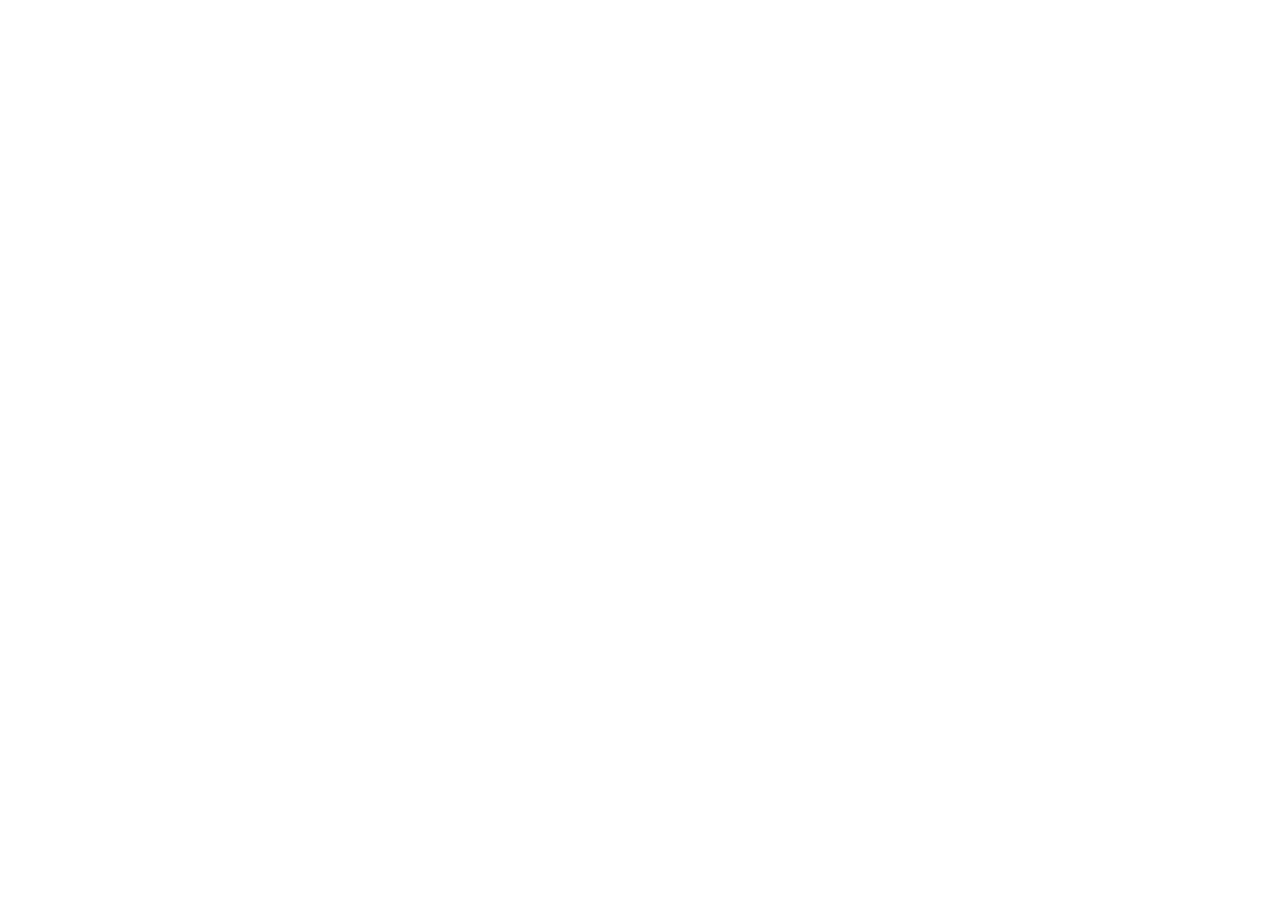
==== index.html @ 00de2541 "first commit" ====
<!DOCTYPE html>
<html lang="en">
<head>
    <meta charset="UTF-8">
    <meta name="viewport" content="width=device-width, initial-scale=1.0">
    <title>hacathon</title>
    <link rel="stylesheet" href="style.css">
</head>
<body>
    






    <script src="./index.js"></script>
</body>
</html>
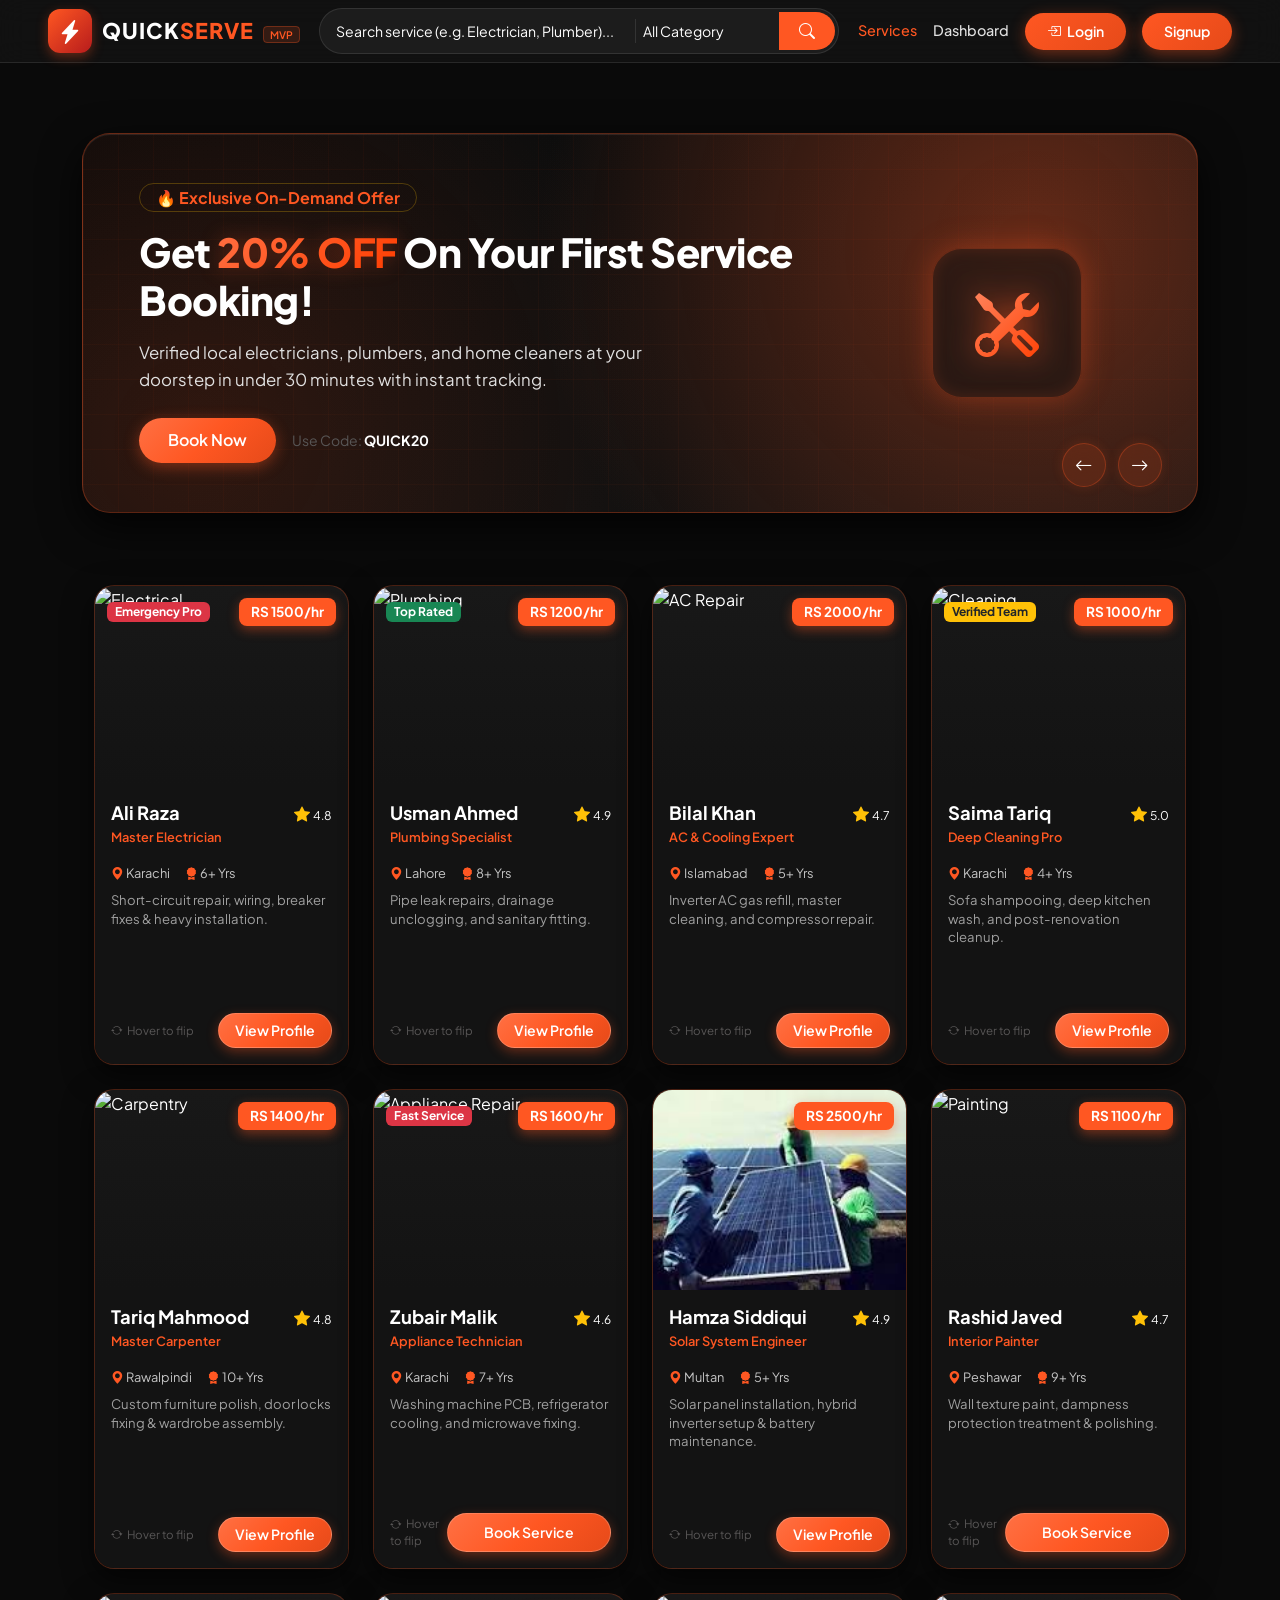
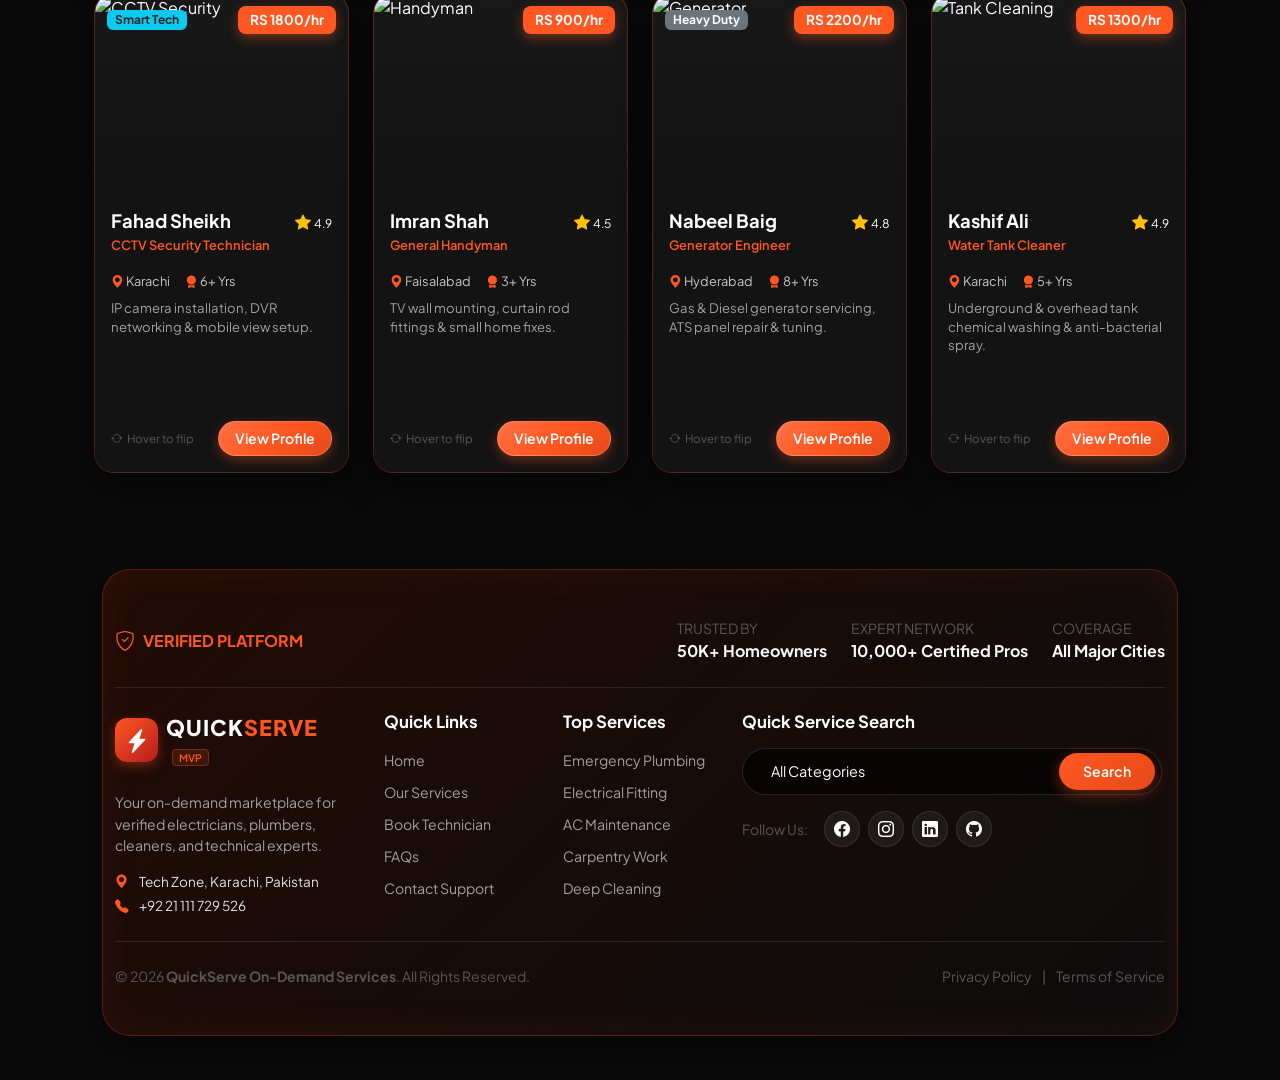
==== commit 1a3a0451: "update" ====
--- a/index.html
+++ b/index.html
@@ -3,17 +3,883 @@
 <head>
     <meta charset="UTF-8">
     <meta name="viewport" content="width=device-width, initial-scale=1.0">
-    <title>hacathon</title>
+    <title>QuickServe - On-Demand Services</title>
+    <!-- Bootstrap CSS -->
+    <link href="https://cdn.jsdelivr.net/npm/bootstrap@5.3.0/dist/css/bootstrap.min.css" rel="stylesheet">
+    <!-- Bootstrap Icons -->
+    <link rel="stylesheet" href="https://cdn.jsdelivr.net/npm/bootstrap-icons@1.11.1/font/bootstrap-icons.css">
+
+    <!-- Custom CSS -->
+     <link rel="stylesheet" href="./auth.css">
     <link rel="stylesheet" href="style.css">
 </head>
 <body>
+
+    <!-- Header Navigation -->
+    <nav class="navbar navbar-expand-lg fixed-top quickserve-navbar py-2">
+      <div class="container-fluid px-md-5 d-flex align-items-center justify-content-between">
+        
+        <!-- Logo -->
+        <a href="./index.html" class="brand-logo-container order-1">
+          <div class="brand-icon-box">
+            <i class="bi bi-lightning-charge-fill text-white fs-4"></i>
+          </div>
+          <div>
+            <span class="brand-title">QUICK<span>SERVE</span></span>
+            <span class="brand-badge">MVP</span>
+          </div>
+        </a>
+
+        <!-- Search & Filter -->
+        <div class="mx-auto order-2 header-center-search my-2 my-lg-0" style="width: 44%; min-width: 320px;">
+          <div class="input-group search-container">
+            <input type="text" id="searchBar" class="form-control ps-3" placeholder="Search service (e.g. Electrician, Plumber)...">
+            
+            <div class="search-divider d-none d-sm-block"></div>
+            
+            <select id="categoryFilter" class="form-select px-2 d-none d-sm-block" style="max-width: 145px;">
+              <option value="all">All Category</option>
+              <option value="plumbing">Plumbing</option>
+              <option value="electrical">Electrical</option>
+              <option value="cleaning">Cleaning</option>
+              <option value="carpenter">Carpenter</option>
+            </select>
+            
+            <button class="btn btn-search-trigger" type="button" id="searchBtn">
+              <i class="bi bi-search"></i>
+            </button>
+          </div>
+        </div>
+
+        <!-- Right Controls -->
+        <div class="d-flex align-items-center order-3 header-right-side gap-3">
+            <a href="#services" class="nav-link-custom active d-none d-xl-inline">Services</a>
+          <a href="#" id="dashboardNavBtn" class="nav-link-custom d-none d-md-inline">Dashboard</a>
+         
+<a href="./login.html" class="btn btn-orange-pill text-decoration-none" id="authBtn">
+  <i class="bi bi-box-arrow-in-right me-1"></i> Login
+</a>
+<a href="./signup.html" class="btn btn-orange-pill text-decoration-none" id="signupBtn">
+  Signup
+</a>
+
+      </div>
+    </nav>
+
+    <!-- Main Container -->
+    <main class="container py-4" id="app">
+        
+<!-- ///slider start -->
+<!-- HIGH-FI HERO SLIDER -->
+<div class="hero-slider-wrapper my-4">
+  
+  <!-- Slide 1 -->
+  <div class="hero-slide">
+    <div class="row align-items-center h-100 px-4 px-md-5 py-4">
+      <div class="col-lg-8 slide-content ms-md-2">
+        <span class="badge bg-orange-subtle text-orange mb-3 fs-6 px-3 py-1-5 rounded-pill border border-warning border-opacity-25">
+          🔥 Exclusive On-Demand Offer
+        </span>
+        <h1 class="fw-bold text-white mb-3 slide-title">
+          Get <span class="text-orange-glow">20% OFF</span> On Your First Service Booking!
+        </h1>
+        <p class="slide-desc mb-4">
+          Verified local electricians, plumbers, and home cleaners at your doorstep in under 30 minutes with instant tracking.
+        </p>
+        <div class="d-flex gap-3 align-items-center slide-btns">
+          <a href="#" class="btn btn-orange-glow fs-6">Book Now</a>
+          <span class="text-muted small">Use Code: <strong class="text-white">QUICK20</strong></span>
+        </div>
+      </div>
+      <div class="col-lg-3 text-center d-none d-lg-block ms-auto me-4">
+        <div class="icon-illustration-box">
+          <i class="bi bi-tools animated-icon"></i>
+        </div>
+      </div>
+    </div>
+  </div>
+
+  <!-- Slide 2 -->
+  <div class="hero-slide">
+    <div class="row align-items-center h-100 px-4 px-md-5 py-4">
+      <div class="col-lg-8 slide-content ms-md-2">
+        <span class="badge bg-orange-subtle text-orange mb-3 fs-6 px-3 py-1-5 rounded-pill border border-warning border-opacity-25">
+          ⚡ 24/7 Rapid Response
+        </span>
+        <h1 class="fw-bold text-white mb-3 slide-title">
+          Emergency Repair Services <span class="text-orange-glow">Anywhere, Anytime</span>
+        </h1>
+        <p class="slide-desc mb-4">
+          Facing severe pipe leaks or electrical short circuits? Expert technicians ready for immediate dispatch.
+        </p>
+        <div class="slide-btns">
+          <a href="#services" class="btn btn-orange-glow fs-6">Find Experts Now</a>
+        </div>
+      </div>
+      <div class="col-lg-3 text-center d-none d-lg-block ms-auto me-4">
+        <div class="icon-illustration-box">
+          <i class="bi bi-shield-check animated-icon"></i>
+        </div>
+      </div>
+    </div>
+  </div>
+
+  <!-- Slider Navigation Controls -->
+  <div class="slider-controls">
+    <button class="slider-btn" id="prevSlide" type="button" aria-label="Previous Slide">
+      <i class="bi bi-arrow-left"></i>
+    </button>
+    <button class="slider-btn" id="nextSlide" type="button" aria-label="Next Slide">
+      <i class="bi bi-arrow-right"></i>
+    </button>
+  </div>
+
+</div>
+
+<!-- slider end -->
+
+
+
+
+
+
+
+
+
+
+
+
+
+
+
+
+<!-- cards start -->
+
+
+<div class="container py-5" id="services">
+  <div class="row g-4" id="providers-container" id="services">
+
+    <!-- 1. Electrical Pro -->
+    <div class="col-xl-3 col-lg-4 col-md-6 d-flex justify-content-center">
+      <div class="qs-flip-card">
+        <div class="qs-card-inner">
+          <div class="qs-card-front">
+            <div class="qs-card-img-wrapper">
+              <img src="https://images.unsplash.com/photo-1621905251189-08b45d6a269e?q=80&w=600&auto=format&fit=crop" alt="Electrical" class="qs-service-img">
+              <span class="qs-price-tag">RS 1500/hr</span>
+              <div class="qs-badge-overlay"><span class="badge bg-danger">Emergency Pro</span></div>
+            </div>
+            <div class="qs-card-content">
+              <div class="d-flex justify-content-between align-items-start mb-2">
+                <div>
+                  <h5 class="qs-provider-title mb-0">Ali Raza</h5>
+                  <small class="qs-service-category text-orange">Master Electrician</small>
+                </div>
+                <div class="qs-stars text-warning"><i class="bi bi-star-fill"></i> <span class="qs-rating-num text-white">4.8</span></div>
+              </div>
+              <div class="qs-details-grid my-2">
+                <div class="qs-detail-item"><i class="bi bi-geo-alt-fill text-orange"></i> Karachi</div>
+                <div class="qs-detail-item"><i class="bi bi-award-fill text-orange"></i> 6+ Yrs</div>
+              </div>
+              <p class="qs-short-desc">Short-circuit repair, wiring, breaker fixes & heavy installation.</p>
+              <div class="qs-card-footer mt-auto pt-2 d-flex justify-content-between align-items-center">
+                <span class="qs-hover-hint text-muted"><i class="bi bi-arrow-repeat me-1"></i>Hover to flip</span>
+                <button type="button" class="btn btn-orange-pill btn-sm">View Profile</button>
+              </div>
+            </div>
+          </div>
+          <div class="qs-card-back">
+            <div class="qs-back-content text-center p-4">
+              <div class="qs-avatar-wrapper mb-3">
+                <img src="https://images.unsplash.com/photo-1560250097-0b93528c311a?q=80&w=300&auto=format&fit=crop" class="qs-provider-avatar">
+                <span class="qs-status-dot"></span>
+              </div>
+              <h4 class="text-white fw-bold mb-1">Ali Raza</h4>
+              <p class="text-orange fs-sm mb-3">Certified Engineer</p>
+              <ul class="list-unstyled text-start qs-spec-list mb-4">
+                <li><i class="bi bi-check-circle-fill text-orange me-2"></i>Licensed & Verified</li>
+                <li><i class="bi bi-check-circle-fill text-orange me-2"></i>99% Success Rate</li>
+              </ul>
+              <button type="button" class="btn btn-orange-pill w-100 py-2 shadow-orange">Book Service</button>
+            </div>
+          </div>
+        </div>
+      </div>
+    </div>
+
+    <!-- 2. Plumbing Specialist -->
+    <div class="col-xl-3 col-lg-4 col-md-6 d-flex justify-content-center">
+      <div class="qs-flip-card">
+        <div class="qs-card-inner">
+          <div class="qs-card-front">
+            <div class="qs-card-img-wrapper">
+              <img src="https://images.unsplash.com/photo-1585704032915-c3400ca199e7?q=80&w=600&auto=format&fit=crop" alt="Plumbing" class="qs-service-img">
+              <span class="qs-price-tag">RS 1200/hr</span>
+              <div class="qs-badge-overlay"><span class="badge bg-success">Top Rated</span></div>
+            </div>
+            <div class="qs-card-content">
+              <div class="d-flex justify-content-between align-items-start mb-2">
+                <div>
+                  <h5 class="qs-provider-title mb-0">Usman Ahmed</h5>
+                  <small class="qs-service-category text-orange">Plumbing Specialist</small>
+                </div>
+                <div class="qs-stars text-warning"><i class="bi bi-star-fill"></i> <span class="qs-rating-num text-white">4.9</span></div>
+              </div>
+              <div class="qs-details-grid my-2">
+                <div class="qs-detail-item"><i class="bi bi-geo-alt-fill text-orange"></i> Lahore</div>
+                <div class="qs-detail-item"><i class="bi bi-award-fill text-orange"></i> 8+ Yrs</div>
+              </div>
+              <p class="qs-short-desc">Pipe leak repairs, drainage unclogging, and sanitary fitting.</p>
+              <div class="qs-card-footer mt-auto pt-2 d-flex justify-content-between align-items-center">
+                <span class="qs-hover-hint text-muted"><i class="bi bi-arrow-repeat me-1"></i>Hover to flip</span>
+                <button type="button" class="btn btn-orange-pill btn-sm">View Profile</button>
+              </div>
+            </div>
+          </div>
+          <div class="qs-card-back">
+            <div class="qs-back-content text-center p-4">
+              <div class="qs-avatar-wrapper mb-3">
+                <img src="https://images.unsplash.com/photo-1534528741775-53994a69daeb?q=80&w=300&auto=format&fit=crop" class="qs-provider-avatar">
+                <span class="qs-status-dot"></span>
+              </div>
+              <h4 class="text-white fw-bold mb-1">Usman Ahmed</h4>
+              <p class="text-orange fs-sm mb-3">Master Plumber</p>
+              <ul class="list-unstyled text-start qs-spec-list mb-4">
+                <li><i class="bi bi-check-circle-fill text-orange me-2"></i>Hydro-Jetting Expert</li>
+                <li><i class="bi bi-check-circle-fill text-orange me-2"></i>Same Day Booking</li>
+              </ul>
+              <button type="button" class="btn btn-orange-pill w-100 py-2 shadow-orange">Book Service</button>
+            </div>
+          </div>
+        </div>
+      </div>
+    </div>
+
+    <!-- 3. AC Expert -->
+    <div class="col-xl-3 col-lg-4 col-md-6 d-flex justify-content-center">
+      <div class="qs-flip-card">
+        <div class="qs-card-inner">
+          <div class="qs-card-front">
+            <div class="qs-card-img-wrapper">
+              <img src="https://images.unsplash.com/photo-1621905252507-b35492cc74b4?q=80&w=600&auto=format&fit=crop" alt="AC Repair" class="qs-service-img">
+              <span class="qs-price-tag">RS 2000/hr</span>
+            </div>
+            <div class="qs-card-content">
+              <div class="d-flex justify-content-between align-items-start mb-2">
+                <div>
+                  <h5 class="qs-provider-title mb-0">Bilal Khan</h5>
+                  <small class="qs-service-category text-orange">AC & Cooling Expert</small>
+                </div>
+                <div class="qs-stars text-warning"><i class="bi bi-star-fill"></i> <span class="qs-rating-num text-white">4.7</span></div>
+              </div>
+              <div class="qs-details-grid my-2">
+                <div class="qs-detail-item"><i class="bi bi-geo-alt-fill text-orange"></i> Islamabad</div>
+                <div class="qs-detail-item"><i class="bi bi-award-fill text-orange"></i> 5+ Yrs</div>
+              </div>
+              <p class="qs-short-desc">Inverter AC gas refill, master cleaning, and compressor repair.</p>
+              <div class="qs-card-footer mt-auto pt-2 d-flex justify-content-between align-items-center">
+                <span class="qs-hover-hint text-muted"><i class="bi bi-arrow-repeat me-1"></i>Hover to flip</span>
+                <button type="button" class="btn btn-orange-pill btn-sm">View Profile</button>
+              </div>
+            </div>
+          </div>
+          <div class="qs-card-back">
+            <div class="qs-back-content text-center p-4">
+              <div class="qs-avatar-wrapper mb-3">
+                <img src="https://images.unsplash.com/photo-1507003211169-0a1dd7228f2d?q=80&w=300&auto=format&fit=crop" class="qs-provider-avatar">
+                <span class="qs-status-dot"></span>
+              </div>
+              <h4 class="text-white fw-bold mb-1">Bilal Khan</h4>
+              <p class="text-orange fs-sm mb-3">HVAC Specialist</p>
+              <ul class="list-unstyled text-start qs-spec-list mb-4">
+                <li><i class="bi bi-check-circle-fill text-orange me-2"></i>Inverter Technology Pro</li>
+                <li><i class="bi bi-check-circle-fill text-orange me-2"></i>90 Days Gas Warranty</li>
+              </ul>
+              <button type="button" class="btn btn-orange-pill w-100 py-2 shadow-orange">Book Service</button>
+            </div>
+          </div>
+        </div>
+      </div>
+    </div>
+
+    <!-- 4. Home Cleaning -->
+    <div class="col-xl-3 col-lg-4 col-md-6 d-flex justify-content-center">
+      <div class="qs-flip-card">
+        <div class="qs-card-inner">
+          <div class="qs-card-front">
+            <div class="qs-card-img-wrapper">
+              <img src="https://images.unsplash.com/photo-1581578731548-c64695cc6952?q=80&w=600&auto=format&fit=crop" alt="Cleaning" class="qs-service-img">
+              <span class="qs-price-tag">RS 1000/hr</span>
+              <div class="qs-badge-overlay"><span class="badge bg-warning text-dark">Verified Team</span></div>
+            </div>
+            <div class="qs-card-content">
+              <div class="d-flex justify-content-between align-items-start mb-2">
+                <div>
+                  <h5 class="qs-provider-title mb-0">Saima Tariq</h5>
+                  <small class="qs-service-category text-orange">Deep Cleaning Pro</small>
+                </div>
+                <div class="qs-stars text-warning"><i class="bi bi-star-fill"></i> <span class="qs-rating-num text-white">5.0</span></div>
+              </div>
+              <div class="qs-details-grid my-2">
+                <div class="qs-detail-item"><i class="bi bi-geo-alt-fill text-orange"></i> Karachi</div>
+                <div class="qs-detail-item"><i class="bi bi-award-fill text-orange"></i> 4+ Yrs</div>
+              </div>
+              <p class="qs-short-desc">Sofa shampooing, deep kitchen wash, and post-renovation cleanup.</p>
+              <div class="qs-card-footer mt-auto pt-2 d-flex justify-content-between align-items-center">
+                <span class="qs-hover-hint text-muted"><i class="bi bi-arrow-repeat me-1"></i>Hover to flip</span>
+                <button type="button" class="btn btn-orange-pill btn-sm">View Profile</button>
+              </div>
+            </div>
+          </div>
+          <div class="qs-card-back">
+            <div class="qs-back-content text-center p-4">
+              <div class="qs-avatar-wrapper mb-3">
+                <img src="https://images.unsplash.com/photo-1573496359142-b8d87734a5a2?q=80&w=300&auto=format&fit=crop" class="qs-provider-avatar">
+                <span class="qs-status-dot"></span>
+              </div>
+              <h4 class="text-white fw-bold mb-1">Saima Tariq</h4>
+              <p class="text-orange fs-sm mb-3">Sanitization Expert</p>
+              <ul class="list-unstyled text-start qs-spec-list mb-4">
+                <li><i class="bi bi-check-circle-fill text-orange me-2"></i>Eco-friendly Products</li>
+                <li><i class="bi bi-check-circle-fill text-orange me-2"></i>Background Checked</li>
+              </ul>
+              
+              <button type="button" onclick="localStorage.setItem('qs_selected_provider', JSON.stringify({name:'Saima Tariq', category:'Deep Cleaning Pro', price:'RS 1000/hr', location:'Karachi', exp:'4+ Yrs', avatar:'https://images.unsplash.com/photo-1573496359142-b8d87734a5a2?q=80&w=300&auto=format&fit=crop'})); window.location.href='bookservice.html';" class="btn btn-orange-pill w-100 py-2 shadow-orange">Book Service</button>
+              
+            </div>
+          </div>
+        </div>
+      </div>
+    </div>
+
+    <!-- 5. Carpenter -->
+    <div class="col-xl-3 col-lg-4 col-md-6 d-flex justify-content-center">
+      <div class="qs-flip-card">
+        <div class="qs-card-inner">
+          <div class="qs-card-front">
+            <div class="qs-card-img-wrapper">
+              <img src="https://images.unsplash.com/photo-1601058268499-e52658b8bb88?q=80&w=600&auto=format&fit=crop" alt="Carpentry" class="qs-service-img">
+              <span class="qs-price-tag">RS 1400/hr</span>
+            </div>
+            <div class="qs-card-content">
+              <div class="d-flex justify-content-between align-items-start mb-2">
+                <div>
+                  <h5 class="qs-provider-title mb-0">Tariq Mahmood</h5>
+                  <small class="qs-service-category text-orange">Master Carpenter</small>
+                </div>
+                <div class="qs-stars text-warning"><i class="bi bi-star-fill"></i> <span class="qs-rating-num text-white">4.8</span></div>
+              </div>
+              <div class="qs-details-grid my-2">
+                <div class="qs-detail-item"><i class="bi bi-geo-alt-fill text-orange"></i> Rawalpindi</div>
+                <div class="qs-detail-item"><i class="bi bi-award-fill text-orange"></i> 10+ Yrs</div>
+              </div>
+              <p class="qs-short-desc">Custom furniture polish, door locks fixing & wardrobe assembly.</p>
+              <div class="qs-card-footer mt-auto pt-2 d-flex justify-content-between align-items-center">
+                <span class="qs-hover-hint text-muted"><i class="bi bi-arrow-repeat me-1"></i>Hover to flip</span>
+                <button type="button" class="btn btn-orange-pill btn-sm">View Profile</button>
+              </div>
+            </div>
+          </div>
+          <div class="qs-card-back">
+            <div class="qs-back-content text-center p-4">
+              <div class="qs-avatar-wrapper mb-3">
+                <img src="https://images.unsplash.com/photo-1500648767791-00dcc994a43e?q=80&w=300&auto=format&fit=crop" class="qs-provider-avatar">
+                <span class="qs-status-dot"></span>
+              </div>
+              <h4 class="text-white fw-bold mb-1">Tariq Mahmood</h4>
+              <p class="text-orange fs-sm mb-3">Woodcraft Specialist</p>
+              <ul class="list-unstyled text-start qs-spec-list mb-4">
+                <li><i class="bi bi-check-circle-fill text-orange me-2"></i>Precision Tools</li>
+                <li><i class="bi bi-check-circle-fill text-orange me-2"></i>Modular Fitting Pro</li>
+              </ul>
+              <button type="button" onclick="localStorage.setItem('qs_selected_provider', JSON.stringify({name:'Tariq Mahmood', category:'Master Carpenter', price:'RS 1400/hr', location:'Rawalpindi', exp:'10+ Yrs', avatar:'https://images.unsplash.com/photo-1500648767791-00dcc994a43e?q=80&w=300&auto=format&fit=crop'})); window.location.href='bookservice.html';" class="btn btn-orange-pill w-100 py-2 shadow-orange">Book Service</button>
+            </div>
+          </div>
+        </div>
+      </div>
+    </div>
+
+    <!-- 6. Appliance Repair -->
+    <div class="col-xl-3 col-lg-4 col-md-6 d-flex justify-content-center">
+      <div class="qs-flip-card">
+        <div class="qs-card-inner">
+          <div class="qs-card-front">
+            <div class="qs-card-img-wrapper">
+              <img src="https://images.unsplash.com/photo-1558618666-fcd25c85cd64?q=80&w=600&auto=format&fit=crop" alt="Appliance Repair" class="qs-service-img">
+              <span class="qs-price-tag">RS 1600/hr</span>
+              <div class="qs-badge-overlay"><span class="badge bg-danger">Fast Service</span></div>
+            </div>
+            <div class="qs-card-content">
+              <div class="d-flex justify-content-between align-items-start mb-2">
+                <div>
+                  <h5 class="qs-provider-title mb-0">Zubair Malik</h5>
+                  <small class="qs-service-category text-orange">Appliance Technician</small>
+                </div>
+                <div class="qs-stars text-warning"><i class="bi bi-star-fill"></i> <span class="qs-rating-num text-white">4.6</span></div>
+              </div>
+              <div class="qs-details-grid my-2">
+                <div class="qs-detail-item"><i class="bi bi-geo-alt-fill text-orange"></i> Karachi</div>
+                <div class="qs-detail-item"><i class="bi bi-award-fill text-orange"></i> 7+ Yrs</div>
+              </div>
+              <p class="qs-short-desc">Washing machine PCB, refrigerator cooling, and microwave fixing.</p>
+              <div class="qs-card-footer mt-auto pt-2 d-flex justify-content-between align-items-center">
+                <span class="qs-hover-hint text-muted"><i class="bi bi-arrow-repeat me-1"></i>Hover to flip</span>
+<button type="button" onclick="localStorage.setItem('qs_selected_provider', JSON.stringify({name:'Zubair Malik', category:'Appliance Technician', price:'RS 1600/hr', location:'Karachi', exp:'7+ Yrs', avatar:'https://images.unsplash.com/photo-1472099645785-5658abf4ff4e?q=80&w=300&auto=format&fit=crop'})); window.location.href='bookservice.html';" class="btn btn-orange-pill w-100 py-2 shadow-orange">Book Service</button>              </div>
+            </div>
+          </div>
+          <div class="qs-card-back">
+            <div class="qs-back-content text-center p-4">
+              <div class="qs-avatar-wrapper mb-3">
+                <img src="https://images.unsplash.com/photo-1472099645785-5658abf4ff4e?q=80&w=300&auto=format&fit=crop" class="qs-provider-avatar">
+                <span class="qs-status-dot"></span>
+              </div>
+              <h4 class="text-white fw-bold mb-1">Zubair Malik</h4>
+              <p class="text-orange fs-sm mb-3">Electronic Specialist</p>
+              <ul class="list-unstyled text-start qs-spec-list mb-4">
+                <li><i class="bi bi-check-circle-fill text-orange me-2"></i>Original Spare Parts</li>
+                <li><i class="bi bi-check-circle-fill text-orange me-2"></i>Quick On-site Repair</li>
+              </ul>
+              <button type="button" class="btn btn-orange-pill w-100 py-2 shadow-orange">Book Service</button>
+            </div>
+          </div>
+        </div>
+      </div>
+    </div>
+
+    <!-- 7. Solar & UPS Specialist -->
+    <div class="col-xl-3 col-lg-4 col-md-6 d-flex justify-content-center">
+      <div class="qs-flip-card">
+        <div class="qs-card-inner">
+          <div class="qs-card-front">
+            <div class="qs-card-img-wrapper">
+              <img src="./images/solar.jpg" alt="Solar" class="qs-service-img">
+              <span class="qs-price-tag">RS 2500/hr</span>
+            </div>
+            <div class="qs-card-content">
+              <div class="d-flex justify-content-between align-items-start mb-2">
+                <div>
+                  <h5 class="qs-provider-title mb-0">Hamza Siddiqui</h5>
+                  <small class="qs-service-category text-orange">Solar System Engineer</small>
+                </div>
+                <div class="qs-stars text-warning"><i class="bi bi-star-fill"></i> <span class="qs-rating-num text-white">4.9</span></div>
+              </div>
+              <div class="qs-details-grid my-2">
+                <div class="qs-detail-item"><i class="bi bi-geo-alt-fill text-orange"></i> Multan</div>
+                <div class="qs-detail-item"><i class="bi bi-award-fill text-orange"></i> 5+ Yrs</div>
+              </div>
+              <p class="qs-short-desc">Solar panel installation, hybrid inverter setup & battery maintenance.</p>
+              <div class="qs-card-footer mt-auto pt-2 d-flex justify-content-between align-items-center">
+                <span class="qs-hover-hint text-muted"><i class="bi bi-arrow-repeat me-1"></i>Hover to flip</span>
+                <button type="button" class="btn btn-orange-pill btn-sm">View Profile</button>
+              </div>
+            </div>
+          </div>
+          <div class="qs-card-back">
+            <div class="qs-back-content text-center p-4">
+              <div class="qs-avatar-wrapper mb-3">
+                <img src="https://images.unsplash.com/photo-1519085360753-af0119f7cbe7?q=80&w=300&auto=format&fit=crop" class="qs-provider-avatar">
+                <span class="qs-status-dot"></span>
+              </div>
+              <h4 class="text-white fw-bold mb-1">Hamza Siddiqui</h4>
+              <p class="text-orange fs-sm mb-3">Green Energy Consultant</p>
+              <ul class="list-unstyled text-start qs-spec-list mb-4">
+                <li><i class="bi bi-check-circle-fill text-orange me-2"></i>Net Metering Certified</li>
+                <li><i class="bi bi-check-circle-fill text-orange me-2"></i>Free Solar Audit</li>
+              </ul>
+       <button type="button" onclick="localStorage.setItem('qs_selected_provider', JSON.stringify({name:'Hamza Siddiqui', category:'Solar System Engineer', price:'RS 2500/hr', location:'Multan', exp:'5+ Yrs', avatar:'https://images.unsplash.com/photo-1519085360753-af0119f7cbe7?q=80&w=300&auto=format&fit=crop'})); window.location.href='bookservice.html';" class="btn btn-orange-pill w-100 py-2 shadow-orange">Book Service</button>     </div>
+          </div>
+        </div>
+      </div>
+    </div>
+
+    <!-- 8. Commercial Painter -->
+    <div class="col-xl-3 col-lg-4 col-md-6 d-flex justify-content-center">
+      <div class="qs-flip-card">
+        <div class="qs-card-inner">
+          <div class="qs-card-front">
+            <div class="qs-card-img-wrapper">
+              <img src="https://images.unsplash.com/photo-1589939705384-5185137a7f0f?q=80&w=600&auto=format&fit=crop" alt="Painting" class="qs-service-img">
+              <span class="qs-price-tag">RS 1100/hr</span>
+            </div>
+            <div class="qs-card-content">
+              <div class="d-flex justify-content-between align-items-start mb-2">
+                <div>
+                  <h5 class="qs-provider-title mb-0">Rashid Javed</h5>
+                  <small class="qs-service-category text-orange">Interior Painter</small>
+                </div>
+                <div class="qs-stars text-warning"><i class="bi bi-star-fill"></i> <span class="qs-rating-num text-white">4.7</span></div>
+              </div>
+              <div class="qs-details-grid my-2">
+                <div class="qs-detail-item"><i class="bi bi-geo-alt-fill text-orange"></i> Peshawar</div>
+                <div class="qs-detail-item"><i class="bi bi-award-fill text-orange"></i> 9+ Yrs</div>
+              </div>
+              <p class="qs-short-desc">Wall texture paint, dampness protection treatment & polishing.</p>
+              <div class="qs-card-footer mt-auto pt-2 d-flex justify-content-between align-items-center">
+                <span class="qs-hover-hint text-muted"><i class="bi bi-arrow-repeat me-1"></i>Hover to flip</span>
+<button type="button" onclick="localStorage.setItem('qs_selected_provider', JSON.stringify({name:'Rashid Javed', category:'Interior Painter', price:'RS 1100/hr', location:'Peshawar', exp:'9+ Yrs', avatar:'https://images.unsplash.com/photo-1506794778202-cad84cf45f1d?q=80&w=300&auto=format&fit=crop'})); window.location.href='bookservice.html';" class="btn btn-orange-pill w-100 py-2 shadow-orange">Book Service</button>              </div>
+            </div>
+          </div>
+          <div class="qs-card-back">
+            <div class="qs-back-content text-center p-4">
+              <div class="qs-avatar-wrapper mb-3">
+                <img src="https://images.unsplash.com/photo-1506794778202-cad84cf45f1d?q=80&w=300&auto=format&fit=crop" class="qs-provider-avatar">
+                <span class="qs-status-dot"></span>
+              </div>
+              <h4 class="text-white fw-bold mb-1">Rashid Javed</h4>
+              <p class="text-orange fs-sm mb-3">Texture Design Specialist</p>
+              <ul class="list-unstyled text-start qs-spec-list mb-4">
+                <li><i class="bi bi-check-circle-fill text-orange me-2"></i>Dust-Free Painting</li>
+                <li><i class="bi bi-check-circle-fill text-orange me-2"></i>Waterproofing Guarantee</li>
+              </ul>
+              <button type="button" class="btn btn-orange-pill w-100 py-2 shadow-orange">Book Service</button>
+            </div>
+          </div>
+        </div>
+      </div>
+    </div>
+
+    <!-- 9. CCTV Security Expert -->
+    <div class="col-xl-3 col-lg-4 col-md-6 d-flex justify-content-center">
+      <div class="qs-flip-card">
+        <div class="qs-card-inner">
+          <div class="qs-card-front">
+            <div class="qs-card-img-wrapper">
+              <img src="https://images.unsplash.com/photo-1557597774-9d273605dfa9?q=80&w=600&auto=format&fit=crop" alt="CCTV Security" class="qs-service-img">
+              <span class="qs-price-tag">RS 1800/hr</span>
+              <div class="qs-badge-overlay"><span class="badge bg-info text-dark">Smart Tech</span></div>
+            </div>
+            <div class="qs-card-content">
+              <div class="d-flex justify-content-between align-items-start mb-2">
+                <div>
+                  <h5 class="qs-provider-title mb-0">Fahad Sheikh</h5>
+                  <small class="qs-service-category text-orange">CCTV Security Technician</small>
+                </div>
+                <div class="qs-stars text-warning"><i class="bi bi-star-fill"></i> <span class="qs-rating-num text-white">4.9</span></div>
+              </div>
+              <div class="qs-details-grid my-2">
+                <div class="qs-detail-item"><i class="bi bi-geo-alt-fill text-orange"></i> Karachi</div>
+                <div class="qs-detail-item"><i class="bi bi-award-fill text-orange"></i> 6+ Yrs</div>
+              </div>
+              <p class="qs-short-desc">IP camera installation, DVR networking & mobile view setup.</p>
+              <div class="qs-card-footer mt-auto pt-2 d-flex justify-content-between align-items-center">
+                <span class="qs-hover-hint text-muted"><i class="bi bi-arrow-repeat me-1"></i>Hover to flip</span>
+                <button type="button" class="btn btn-orange-pill btn-sm">View Profile</button>
+              </div>
+            </div>
+          </div>
+          <div class="qs-card-back">
+            <div class="qs-back-content text-center p-4">
+              <div class="qs-avatar-wrapper mb-3">
+                <img src="https://images.unsplash.com/photo-1522075469751-3a6694fb2f61?q=80&w=300&auto=format&fit=crop" class="qs-provider-avatar">
+                <span class="qs-status-dot"></span>
+              </div>
+              <h4 class="text-white fw-bold mb-1">Fahad Sheikh</h4>
+              <p class="text-orange fs-sm mb-3">Security Systems Pro</p>
+              <ul class="list-unstyled text-start qs-spec-list mb-4">
+                <li><i class="bi bi-check-circle-fill text-orange me-2"></i>Hikvision & Dahua Certified</li>
+                <li><i class="bi bi-check-circle-fill text-orange me-2"></i>Remote App Access Setup</li>
+              </ul>
+              <button type="button" 
+              onclick="handleBookClick('Fahad Sheikh', 'CCTV Security Technician', 'RS 1800/hr', 'Karachi', '6+ Yrs', 'https://images.unsplash.com/photo-1522075469751-3a6694fb2f61?q=80&w=300&auto=format&fit=crop')"class="btn btn-orange-pill w-100 py-2 shadow-orange">Book Service</button>
+            </div>
+          </div>
+        </div>
+      </div>
+    </div>
+
+    <!-- 10. Handyman & Repairs -->
+    <div class="col-xl-3 col-lg-4 col-md-6 d-flex justify-content-center">
+      <div class="qs-flip-card">
+        <div class="qs-card-inner">
+          <div class="qs-card-front">
+            <div class="qs-card-img-wrapper">
+              <img src="https://images.unsplash.com/photo-1504148455328-c376907d081c?q=80&w=600&auto=format&fit=crop" alt="Handyman" class="qs-service-img">
+              <span class="qs-price-tag">RS 900/hr</span>
+            </div>
+            <div class="qs-card-content">
+              <div class="d-flex justify-content-between align-items-start mb-2">
+                <div>
+                  <h5 class="qs-provider-title mb-0">Imran Shah</h5>
+                  <small class="qs-service-category text-orange">General Handyman</small>
+                </div>
+                <div class="qs-stars text-warning"><i class="bi bi-star-fill"></i> <span class="qs-rating-num text-white">4.5</span></div>
+              </div>
+              <div class="qs-details-grid my-2">
+                <div class="qs-detail-item"><i class="bi bi-geo-alt-fill text-orange"></i> Faisalabad</div>
+                <div class="qs-detail-item"><i class="bi bi-award-fill text-orange"></i> 3+ Yrs</div>
+              </div>
+              <p class="qs-short-desc">TV wall mounting, curtain rod fittings & small home fixes.</p>
+              <div class="qs-card-footer mt-auto pt-2 d-flex justify-content-between align-items-center">
+                <span class="qs-hover-hint text-muted"><i class="bi bi-arrow-repeat me-1"></i>Hover to flip</span>
+                <button type="button" class="btn btn-orange-pill btn-sm">View Profile</button>
+              </div>
+            </div>
+          </div>
+          <div class="qs-card-back">
+            <div class="qs-back-content text-center p-4">
+              <div class="qs-avatar-wrapper mb-3">
+                <img src="https://images.unsplash.com/photo-1539571696357-5a69c17a67c6?q=80&w=300&auto=format&fit=crop" class="qs-provider-avatar">
+                <span class="qs-status-dot"></span>
+              </div>
+              <h4 class="text-white fw-bold mb-1">Imran Shah</h4>
+              <p class="text-orange fs-sm mb-3">Multi-Skilled Helper</p>
+              <ul class="list-unstyled text-start qs-spec-list mb-4">
+                <li><i class="bi bi-check-circle-fill text-orange me-2"></i>All-in-One Equipment</li>
+                <li><i class="bi bi-check-circle-fill text-orange me-2"></i>Quick Hourly Billing</li>
+              </ul>
+              <button type="button" 
+              onclick="handleBookClick('Imran Shah', 'General Handyman', 'RS 900/hr', 'Faisalabad', '3+ Yrs', 'https://images.unsplash.com/photo-1539571696357-5a69c17a67c6?q=80&w=300&auto=format&fit=crop')"
+              class="btn btn-orange-pill w-100 py-2 shadow-orange">Book Service</button>
+            </div>
+          </div>
+        </div>
+      </div>
+    </div>
+
+    <!-- 11. Generator Technician -->
+    <div class="col-xl-3 col-lg-4 col-md-6 d-flex justify-content-center">
+      <div class="qs-flip-card">
+        <div class="qs-card-inner">
+          <div class="qs-card-front">
+            <div class="qs-card-img-wrapper">
+              <img src="https://images.unsplash.com/photo-1581092160607-ee22621dd758?q=80&w=600&auto=format&fit=crop" alt="Generator" class="qs-service-img">
+              <span class="qs-price-tag">RS 2200/hr</span>
+              <div class="qs-badge-overlay"><span class="badge bg-secondary">Heavy Duty</span></div>
+            </div>
+            <div class="qs-card-content">
+              <div class="d-flex justify-content-between align-items-start mb-2">
+                <div>
+                  <h5 class="qs-provider-title mb-0">Nabeel Baig</h5>
+                  <small class="qs-service-category text-orange">Generator Engineer</small>
+                </div>
+                <div class="qs-stars text-warning"><i class="bi bi-star-fill"></i> <span class="qs-rating-num text-white">4.8</span></div>
+              </div>
+              <div class="qs-details-grid my-2">
+                <div class="qs-detail-item"><i class="bi bi-geo-alt-fill text-orange"></i> Hyderabad</div>
+                <div class="qs-detail-item"><i class="bi bi-award-fill text-orange"></i> 8+ Yrs</div>
+              </div>
+              <p class="qs-short-desc">Gas & Diesel generator servicing, ATS panel repair & tuning.</p>
+              <div class="qs-card-footer mt-auto pt-2 d-flex justify-content-between align-items-center">
+                <span class="qs-hover-hint text-muted"><i class="bi bi-arrow-repeat me-1"></i>Hover to flip</span>
+                <button type="button" class="btn btn-orange-pill btn-sm">View Profile</button>
+              </div>
+            </div>
+          </div>
+          <div class="qs-card-back">
+            <div class="qs-back-content text-center p-4">
+              <div class="qs-avatar-wrapper mb-3">
+                <img src="https://images.unsplash.com/photo-1501196354995-cbb51c65aaea?q=80&w=300&auto=format&fit=crop" class="qs-provider-avatar">
+                <span class="qs-status-dot"></span>
+              </div>
+              <h4 class="text-white fw-bold mb-1">Nabeel Baig</h4>
+              <p class="text-orange fs-sm mb-3">Power Backup Specialist</p>
+              <ul class="list-unstyled text-start qs-spec-list mb-4">
+                <li><i class="bi bi-check-circle-fill text-orange me-2"></i>ATS Switch Conversion</li>
+                <li><i class="bi bi-check-circle-fill text-orange me-2"></i>Emergency Callout</li>
+              </ul>
+              <button type="button" 
+              onclick="handleBookClick('Nabeel Baig', 'Generator Engineer', 'RS 2200/hr', 'Hyderabad', '8+ Yrs', 'https://images.unsplash.com/photo-1501196354995-cbb51c65aaea?q=80&w=300&auto=format&fit=crop')"
+              class="btn btn-orange-pill w-100 py-2 shadow-orange">Book Service</button>
+            </div>
+          </div>
+        </div>
+      </div>
+    </div>
+
+    <!-- 12. Water Tank Sanitization -->
+    <div class="col-xl-3 col-lg-4 col-md-6 d-flex justify-content-center">
+      <div class="qs-flip-card">
+        <div class="qs-card-inner">
+          <div class="qs-card-front">
+            <div class="qs-card-img-wrapper">
+              <img src="https://images.unsplash.com/photo-1563453392212-326f5e854473?q=80&w=600&auto=format&fit=crop" alt="Tank Cleaning" class="qs-service-img">
+              <span class="qs-price-tag">RS 1300/hr</span>
+            </div>
+            <div class="qs-card-content">
+              <div class="d-flex justify-content-between align-items-start mb-2">
+                <div>
+                  <h5 class="qs-provider-title mb-0">Kashif Ali</h5>
+                  <small class="qs-service-category text-orange">Water Tank Cleaner</small>
+                </div>
+                <div class="qs-stars text-warning"><i class="bi bi-star-fill"></i> <span class="qs-rating-num text-white">4.9</span></div>
+              </div>
+              <div class="qs-details-grid my-2">
+                <div class="qs-detail-item"><i class="bi bi-geo-alt-fill text-orange"></i> Karachi</div>
+                <div class="qs-detail-item"><i class="bi bi-award-fill text-orange"></i> 5+ Yrs</div>
+              </div>
+              <p class="qs-short-desc">Underground & overhead tank chemical washing & anti-bacterial spray.</p>
+              <div class="qs-card-footer mt-auto pt-2 d-flex justify-content-between align-items-center">
+                <span class="qs-hover-hint text-muted"><i class="bi bi-arrow-repeat me-1"></i>Hover to flip</span>
+                <button type="button" class="btn btn-orange-pill btn-sm">View Profile</button>
+              </div>
+            </div>
+          </div>
+          <div class="qs-card-back">
+            <div class="qs-back-content text-center p-4">
+              <div class="qs-avatar-wrapper mb-3">
+                <img src="https://images.unsplash.com/photo-1522529599102-193c0d76b5b6?q=80&w=300&auto=format&fit=crop" class="qs-provider-avatar">
+                <span class="qs-status-dot"></span>
+              </div>
+              <h4 class="text-white fw-bold mb-1">Kashif Ali</h4>
+              <p class="text-orange fs-sm mb-3">Sanitization Professional</p>
+              <ul class="list-unstyled text-start qs-spec-list mb-4">
+                <li><i class="bi bi-check-circle-fill text-orange me-2"></i>High Pressure Cleaning</li>
+                <li><i class="bi bi-check-circle-fill text-orange me-2"></i>Safe Chlorine Treatment</li>
+              </ul>
+              <button type="button"
+              onclick="handleBookClick('Kashif Ali', 'Water Tank Cleaner', 'RS 1300/hr', 'Karachi', '5+ Yrs', 'https://images.unsplash.com/photo-1522529599102-193c0d76b5b6?q=80&w=300&auto=format&fit=crop')"
+               class="btn btn-orange-pill w-100 py-2 shadow-orange">Book Service</button>
+            </div>
+          </div>
+        </div>
+      </div>
+    </div>
+
+  </div>
+</div>
+
+
+
+
+
+<!-- card end -->
+
+
+
+
+
+<!-- footer -->
+
+<!-- SITE FOOTER WITH HERO SLIDER THEME BACKGROUND -->
+<footer class="site-footer mt-5">
+  <div class="container py-5">
     
-
-
-
-
-
-
+    <!-- TOP STAKEHOLDERS STRIP -->
+    <div class="stakeholders-strip pb-4 mb-4 border-bottom border-secondary border-opacity-25 d-flex flex-wrap align-items-center justify-content-between gap-3">
+      <div class="stakeholder-badge text-orange fw-bold d-flex align-items-center gap-2">
+        <i class="bi bi-shield-check fs-5"></i>
+        <span>VERIFIED PLATFORM</span>
+      </div>
+      <div class="d-flex flex-wrap gap-4 text-light">
+        <div>
+          <small class="text-muted d-block">TRUSTED BY</small>
+          <strong>50K+ Homeowners</strong>
+        </div>
+        <div>
+          <small class="text-muted d-block">EXPERT NETWORK</small>
+          <strong>10,000+ Certified Pros</strong>
+        </div>
+        <div>
+          <small class="text-muted d-block">COVERAGE</small>
+          <strong>All Major Cities</strong>
+        </div>
+      </div>
+    </div>
+
+    <!-- MAIN FOOTER CONTENT -->
+    <div class="row g-4 align-items-start">
+
+      <!-- Col 1: Brand Info -->
+      <div class="col-lg-3 col-md-6">
+        <a href="./index.html" class="brand-logo-container mb-3 text-decoration-none d-inline-flex align-items-center gap-2">
+          <div class="brand-icon-box">
+            <i class="bi bi-lightning-charge-fill text-white fs-4"></i>
+          </div>
+          <div>
+            <span class="brand-title">QUICK<span>SERVE</span></span>
+            <span class="brand-badge">MVP</span>
+          </div>
+        </a>
+        <p class="brand-desc mt-2">
+          Your on-demand marketplace for verified electricians, plumbers, cleaners, and technical experts.
+        </p>
+        <div class="contact-info mt-3">
+          <p class="mb-1"><i class="bi bi-geo-alt-fill text-orange me-2"></i> Tech Zone, Karachi, Pakistan</p>
+          <p class="mb-0"><i class="bi bi-telephone-fill text-orange me-2"></i> +92 21 111 729 526</p>
+        </div>
+      </div>
+
+      <!-- Col 2: Quick Links -->
+      <div class="col-lg-2 col-md-6">
+        <h5 class="col-title mb-3">Quick Links</h5>
+        <ul class="footer-links list-unstyled m-0">
+          <li class="mb-2"><a href="./index.html">Home</a></li>
+          <li class="mb-2"><a href="#services">Our Services</a></li>
+          <li class="mb-2"><a href="#booking">Book Technician</a></li>
+          <li class="mb-2"><a href="#faq">FAQs</a></li>
+          <li class="mb-2"><a href="#contact">Contact Support</a></li>
+        </ul>
+      </div>
+
+      <!-- Col 3: Popular Services -->
+      <div class="col-lg-2 col-md-6">
+        <h5 class="col-title mb-3">Top Services</h5>
+        <ul class="footer-links list-unstyled m-0">
+          <li class="mb-2"><a href="#">Emergency Plumbing</a></li>
+          <li class="mb-2"><a href="#">Electrical Fitting</a></li>
+          <li class="mb-2"><a href="#">AC Maintenance</a></li>
+          <li class="mb-2"><a href="#">Carpentry Work</a></li>
+          <li class="mb-2"><a href="#">Deep Cleaning</a></li>
+        </ul>
+      </div>
+
+      <!-- Col 4: COMPACT FILTER BAR & SOCIALS (AS PER IMAGE 3) -->
+      <div class="col-lg-5 col-md-6">
+        <h5 class="col-title mb-3">Quick Service Search</h5>
+        
+        <!-- Compact Search & Category Pill -->
+        <div class="compact-filter-bar d-flex align-items-center gap-2 mb-3">
+          <select class="form-select compact-select">
+            <option value="all">All Categories</option>
+            <option value="plumbing">Plumbing</option>
+            <option value="electrical">Electrical</option>
+            <option value="cleaning">Cleaning</option>
+            <option value="carpenter">Carpenter</option>
+          </select>
+          <button type="button" class="btn btn-orange-pill px-4 flex-shrink-0">
+            Search
+          </button>
+        </div>
+
+        <div class="footer-socials d-flex gap-2 align-items-center">
+          <span class="text-muted small me-2">Follow Us:</span>
+          <a href="#" class="social-icon" title="Facebook"><i class="bi bi-facebook"></i></a>
+          <a href="#" class="social-icon" title="Instagram"><i class="bi bi-instagram"></i></a>
+          <a href="#" class="social-icon" title="LinkedIn"><i class="bi bi-linkedin"></i></a>
+          <a href="#" class="social-icon" title="GitHub"><i class="bi bi-github"></i></a>
+        </div>
+      </div>
+
+    </div>
+
+    <!-- FOOTER BOTTOM -->
+    <div class="footer-bottom pt-4 mt-4 border-top border-secondary border-opacity-25 d-flex flex-wrap justify-content-between align-items-center gap-2">
+      <p class="mb-0 text-muted small">&copy; 2026 <strong>QuickServe On-Demand Services</strong>. All Rights Reserved.</p>
+      <div class="legal-links small">
+        <a href="#" class="text-muted text-decoration-none">Privacy Policy</a>
+        <span class="mx-2 text-muted">|</span>
+        <a href="#" class="text-muted text-decoration-none">Terms of Service</a>
+      </div>
+    </div>
+
+  </div>
+</footer>
+
+<!-- BACK TO TOP ARROW BUTTON -->
+<button id="backToTopBtn" title="Go to top">
+  <i class="bi bi-arrow-up"></i>
+</button>
+
+
+    </main>
+
+    <!-- GSAP Library (Animation ke liye Lazmi Hai) -->
+    <script src="https://cdnjs.cloudflare.com/ajax/libs/gsap/3.12.2/gsap.min.js"></script>
+    <!-- Bootstrap Bundle JS -->
+    <script src="https://cdn.jsdelivr.net/npm/bootstrap@5.3.0/dist/js/bootstrap.bundle.min.js"></script>
+    <!-- Custom JavaScript -->
+     <script type="module" src="./auth-state.js"></script>
+     <script src="./bookservice.js"></script>
     <script src="./index.js"></script>
 </body>
 </html>
--- a/style.css
+++ b/style.css
@@ -0,0 +1,950 @@
+@import url('https://fonts.googleapis.com/css2?family=Plus+Jakarta+Sans:wght@400;500;600;700;800&display=swap');
+
+/* ==========================================
+   CSS ROOT VARIABLES (Global Theme Settings)
+   ========================================== */
+:root {
+  /* Color Palette */
+  --bg-dark: #0a0a0a;
+  --bg-card: #141414;
+  --bg-glass: rgba(18, 18, 18, 0.90);
+  
+  /* Brand Orange & Neon Glows */
+  --brand-orange: #ff5722;
+  --brand-orange-hover: #e64a19;
+  --brand-orange-dark: #d84315;
+  --orange-glow-light: rgba(255, 87, 34, 0.15);
+  --orange-glow-medium: rgba(255, 87, 34, 0.35);
+  --orange-glow-heavy: rgba(255, 87, 34, 0.7);
+
+  /* Text Colors */
+  --text-main: #ffffff;
+  --text-body: #e0e0e0;
+  
+  
+  /* Borders & Shadows */
+  --glass-border: rgba(255, 255, 255, 0.1);
+  --orange-border: rgba(255, 87, 34, 0.3);
+  --shadow-dark: 0 15px 40px rgba(0, 0, 0, 0.8);
+  --shadow-glow: 0 0 25px rgba(255, 87, 34, 0.4);
+}
+.text-muted {
+  color: #585656 !important;
+}
+
+/* ==========================================
+   GLOBAL BASE STYLES
+   ========================================== */
+body {
+  font-family: 'Plus Jakarta Sans', sans-serif;
+  background-color: var(--bg-dark);
+  color: var(--text-main);
+  padding-top: 85px;
+  scroll-behavior: smooth;
+  overflow-x: hidden;
+  box-sizing:border-box;
+  width: 100%;
+  max-width: 100%;
+}
+
+
+
+/* ==========================================
+   GLASSMORPHISM NAVBAR
+   ========================================== */
+.quickserve-navbar {
+  background: var(--bg-glass);
+  backdrop-filter: blur(14px);
+  -webkit-backdrop-filter: blur(14px);
+  border-bottom: 1px solid var(--glass-border);
+  transition: all 0.3s ease;
+}
+
+/* Brand Logo */
+.brand-logo-container {
+  display: flex;
+  align-items: center;
+  gap: 10px;
+  text-decoration: none;
+}
+
+.brand-icon-box {
+  width: 44px;
+  height: 44px;
+  background: linear-gradient(135deg, var(--brand-orange), #b71c1c);
+  border-radius: 12px;
+  display: flex;
+  align-items: center;
+  justify-content: center;
+  box-shadow: 0 4px 12px var(--orange-glow-medium);
+}
+
+.brand-title {
+  font-size: 1.35rem;
+  font-weight: 700;
+  color: var(--text-main);
+  letter-spacing: -0.5px;
+}
+
+.brand-title span {
+  color: var(--brand-orange);
+}
+
+.brand-badge {
+  font-size: 0.65rem;
+  font-weight: 600;
+  background-color: var(--orange-glow-light);
+  color: var(--brand-orange);
+  border: 1px solid var(--orange-border);
+  border-radius: 4px;
+  padding: 1px 6px;
+  text-transform: uppercase;
+  margin-left: 6px;
+}
+
+/* Header Search Bar */
+.search-container {
+  border: 1px solid var(--glass-border);
+  border-radius: 50px;
+  background: rgba(255, 255, 255, 0.05);
+  overflow: hidden;
+  transition: all 0.3s ease;
+}
+
+.search-container:focus-within {
+  border-color: var(--brand-orange);
+  box-shadow: 0 0 15px var(--orange-glow-medium);
+}
+
+.search-container .form-control,
+.search-container .form-select {
+  background: transparent !important;
+  color: var(--text-main) !important;
+  border: none !important;
+  font-size: 0.88rem;
+}
+
+.search-container .form-select option {
+  background-color: var(--bg-card);
+  color: var(--text-main);
+}
+
+.search-container .form-control::placeholder {
+  color: var(--text-muted);
+}
+
+.search-container .form-control:focus,
+.search-container .form-select:focus {
+  box-shadow: none !important;
+}
+
+.search-divider {
+  width: 1px;
+  background-color: var(--glass-border);
+  height: 24px;
+  align-self: center;
+}
+
+.btn-search-trigger {
+  background-color: var(--brand-orange);
+  color: var(--text-main);
+  border: none;
+  padding: 0.45rem 1.25rem;
+  border-radius: 50px;
+  margin: 3px;
+  transition: background-color 0.2s ease;
+}
+
+.btn-search-trigger:hover {
+  background-color: var(--brand-orange-hover);
+  color: var(--text-main);
+}
+
+/* Navigation Links & Buttons */
+.nav-link-custom {
+  color: var(--text-body);
+  font-size: 0.9rem;
+  font-weight: 500;
+  text-decoration: none;
+  transition: color 0.2s ease;
+  cursor: pointer;
+}
+
+.nav-link-custom:hover,
+.nav-link-custom.active {
+  color: var(--brand-orange);
+}
+
+.btn-orange-pill {
+  background: linear-gradient(135deg, var(--brand-orange), var(--brand-orange-hover));
+  color: var(--text-main);
+  font-weight: 600;
+  font-size: 0.88rem;
+  border-radius: 50px;
+  padding: 0.45rem 1.3rem;
+  border: none;
+  box-shadow: 0 4px 12px var(--orange-glow-medium);
+  transition: all 0.3s ease;
+}
+
+.btn-orange-pill:hover {
+  transform: translateY(-1px);
+  box-shadow: 0 6px 16px var(--orange-glow-heavy);
+  color: var(--text-main);
+}
+
+/* ==========================================
+   HIGH-FI HERO SLIDER SECTION
+   ========================================== */
+
+/* Main Container Box with 3D Ambient Lighting */
+.hero-slider-wrapper {
+  position: relative;
+  background: 
+    radial-gradient(circle at 85% 30%, var(--orange-glow-medium) 0%, transparent 50%),
+    radial-gradient(circle at 10% 80%, var(--orange-glow-light) 0%, transparent 45%),
+    linear-gradient(135deg, var(--bg-dark) 0%, var(--bg-card) 100%);
+  border: 1px solid var(--orange-border);
+  border-radius: 28px;
+  min-height: 380px;
+  display: flex;
+  align-items: center;
+  overflow: hidden;
+  box-shadow: var(--shadow-dark), inset 0 1px 1px var(--glass-border);
+}
+
+/* Background Ambient Grid Overlay Pattern */
+.hero-slider-wrapper::before {
+  content: "";
+  position: absolute;
+  top: 0; left: 0; right: 0; bottom: 0;
+  background-image: 
+    linear-gradient(to right, rgba(255, 87, 34, 0.05) 1px, transparent 1px),
+    linear-gradient(to bottom, rgba(255, 87, 34, 0.05) 1px, transparent 1px);
+  background-size: 35px 35px;
+  pointer-events: none;
+  opacity: 0.7;
+}
+
+.hero-slide {
+  width: 100%;
+  position: relative;
+  z-index: 2;
+}
+
+/* Typography & Glow */
+.slide-title {
+  font-size: 2.5rem !important;
+  font-weight: 800 !important;
+  line-height: 1.2;
+  letter-spacing: -0.5px;
+}
+
+.text-orange-glow {
+  background: linear-gradient(135deg, #ff7043, #ff3d00);
+  -webkit-background-clip: text;
+  -webkit-text-fill-color: transparent;
+  filter: drop-shadow(0 0 10px var(--orange-glow-medium));
+}
+
+.slide-desc {
+  color: var(--text-body) !important;
+  font-size: 1.05rem !important;
+  line-height: 1.6;
+  max-width: 580px;
+}
+
+/* 3D Floating Glass Icon Container */
+.icon-illustration-box {
+  width: 150px;
+  height: 150px;
+  margin: 0 auto;
+  background: rgba(20, 20, 20, 0.6);
+  backdrop-filter: blur(12px);
+  border: 1.5px solid var(--orange-border);
+  border-radius: 30px;
+  display: flex;
+  align-items: center;
+  justify-content: center;
+  box-shadow: 
+    0 0 30px var(--orange-glow-medium),
+    inset 0 0 15px var(--orange-glow-light);
+  animation: float3D 4s ease-in-out infinite;
+}
+
+.icon-illustration-box i {
+  font-size: 4rem;
+  background: linear-gradient(135deg, #ff8a65, #ff3d00);
+  -webkit-background-clip: text;
+  -webkit-text-fill-color: transparent;
+  filter: drop-shadow(0 0 15px var(--orange-glow-heavy));
+}
+
+@keyframes float3D {
+  0% { transform: translateY(0px) rotate(0deg); }
+  50% { transform: translateY(-10px) rotate(2deg); }
+  100% { transform: translateY(0px) rotate(0deg); }
+}
+
+/* High-Impact Glow Button */
+.btn-orange-glow {
+  background: linear-gradient(135deg, var(--brand-orange) 0%, var(--brand-orange-dark) 100%);
+  color: var(--text-main);
+  font-weight: 700;
+  border: none;
+  border-radius: 50px;
+  padding: 0.65rem 1.8rem;
+  box-shadow: 0 0 20px var(--orange-glow-heavy);
+  transition: all 0.3s cubic-bezier(0.175, 0.885, 0.32, 1.275);
+}
+
+.btn-orange-glow:hover {
+  transform: translateY(-2px) scale(1.03);
+  box-shadow: 0 0 30px rgba(255, 87, 34, 0.9);
+  color: var(--text-main);
+}
+
+/* Slider Arrow Controls */
+.slider-controls {
+  position: absolute;
+  bottom: 25px;
+  right: 35px;
+  display: flex;
+  gap: 12px;
+  z-index: 10;
+}
+
+.slider-btn {
+  background: var(--orange-glow-light);
+  border: 1px solid var(--orange-border);
+  color: var(--text-main);
+  width: 44px;
+  height: 44px;
+  border-radius: 50%;
+  display: flex;
+  align-items: center;
+  justify-content: center;
+  cursor: pointer;
+  font-size: 1.1rem;
+  backdrop-filter: blur(8px);
+  box-shadow: 0 0 12px var(--orange-glow-light);
+  transition: all 0.3s ease;
+}
+
+.slider-btn:hover {
+  background: var(--brand-orange);
+  border-color: var(--brand-orange);
+  color: var(--text-main);
+  transform: scale(1.1);
+  box-shadow: var(--shadow-glow);
+}
+
+/* Responsive Adjustments */
+@media (max-width: 991px) {
+  .header-center-search {
+    width: 100% !important;
+    margin-top: 12px !important;
+    order: 3;
+  }
+  
+  .slide-title {
+    font-size: 1.8rem !important;
+  }
+  
+  .hero-slider-wrapper {
+    min-height: 300px;
+  }
+}
+
+
+
+
+
+
+
+
+
+
+
+/* card start */
+
+/* ==========================================
+   QUICKSERVE FLIP CARD - THEME MATCHED
+   ========================================== */
+
+.qs-flip-card {
+  background-color: transparent;
+  width: 100%;
+  max-width: 320px;
+  height: 480px;
+  perspective: 1200px;
+  font-family: inherit;
+  margin: 0 auto;
+}
+
+.qs-card-inner {
+  position: relative;
+  width: 100%;
+  height: 100%;
+  text-align: left;
+  transform-style: preserve-3d;
+  border-radius: 20px;
+}
+
+/* Front & Back Sides Base */
+.qs-card-front, 
+.qs-card-back {
+  position: absolute;
+  width: 100%;
+  height: 100%;
+  -webkit-backface-visibility: hidden;
+  backface-visibility: hidden;
+  border-radius: 20px;
+  border: 1px solid rgba(255, 87, 34, 0.25);
+  overflow: hidden;
+  box-shadow: 0 10px 30px rgba(0, 0, 0, 0.6);
+}
+
+/* FRONT DESIGN */
+.qs-card-front {
+  background: linear-gradient(180deg, #181818 0%, #0c0c0c 100%);
+  display: flex;
+  flex-direction: column;
+}
+
+.qs-card-img-wrapper {
+  position: relative;
+  height: 200px;
+  width: 100%;
+  overflow: hidden;
+}
+
+.qs-service-img {
+  width: 100%;
+  height: 100%;
+  object-fit: cover;
+}
+
+.qs-price-tag {
+  position: absolute;
+  top: 12px;
+  right: 12px;
+  background: #ff5722;
+  color: #ffffff;
+  font-weight: 700;
+  font-size: 0.85rem;
+  padding: 4px 12px;
+  border-radius: 8px;
+  box-shadow: 0 4px 12px rgba(255, 87, 34, 0.4);
+}
+
+.qs-badge-overlay {
+  position: absolute;
+  top: 12px;
+  left: 12px;
+}
+
+.qs-card-content {
+  padding: 16px;
+  display: flex;
+  flex-direction: column;
+  flex-grow: 1;
+  background: rgba(20, 20, 20, 0.95);
+}
+
+.qs-provider-title {
+  color: #ffffff;
+  font-weight: 700;
+  font-size: 1.15rem;
+}
+
+.qs-service-category {
+  font-size: 0.8rem;
+  font-weight: 600;
+}
+
+.qs-rating-num {
+  font-size: 0.75rem;
+}
+
+.qs-details-grid {
+  display: flex;
+  gap: 15px;
+}
+
+.qs-detail-item {
+  font-size: 0.8rem;
+  color: #c5c5c5;
+}
+
+.qs-short-desc {
+  font-size: 0.82rem;
+  color: #a0a0a0;
+  line-height: 1.4;
+  margin-bottom: 8px;
+}
+
+.qs-hover-hint {
+  font-size: 0.72rem;
+}
+
+/* VIEW PROFILE BUTTON GRADIENT (FRONT SIDE) */
+.qs-card-front .btn-orange-pill {
+  background: linear-gradient(135deg, #ff7043 0%, #ff5722 50%, #e64a19 100%);
+  color: #ffffff !important;
+  border: 1px solid rgba(255, 255, 255, 0.2);
+  border-radius: 50px;
+  font-weight: 600;
+  padding: 6px 16px;
+  box-shadow: 0 4px 12px rgba(255, 87, 34, 0.35);
+  transition: all 0.3s ease;
+}
+
+.qs-card-front .btn-orange-pill:hover {
+  background: linear-gradient(135deg, #ff8a65 0%, #ff5722 50%, #d84315 100%);
+  box-shadow: 0 6px 18px rgba(255, 87, 34, 0.6);
+  transform: translateY(-2px);
+}
+
+/* BACK DESIGN */
+.qs-card-back {
+  background: linear-gradient(135deg, rgba(35, 12, 6, 0.98) 0%, rgba(10, 10, 10, 0.98) 100%);
+  transform: rotateY(180deg);
+  display: flex;
+  align-items: center;
+  justify-content: center;
+}
+
+.qs-avatar-wrapper {
+  position: relative;
+  display: inline-block;
+}
+
+.qs-provider-avatar {
+  width: 90px;
+  height: 90px;
+  border-radius: 50%;
+  border: 3px solid #ff5722;
+  object-fit: cover;
+}
+
+.qs-status-dot {
+  position: absolute;
+  bottom: 5px;
+  right: 5px;
+  width: 14px;
+  height: 14px;
+  background-color: #00e676;
+  border: 2px solid #000;
+  border-radius: 50%;
+}
+
+.qs-spec-list li {
+  font-size: 0.82rem;
+  color: #d1d5db;
+  margin-bottom: 8px;
+}
+
+/* BOOK SERVICE NOW BUTTON GRADIENT (BACK SIDE) */
+.qs-card-back .btn-orange-pill {
+  background: linear-gradient(135deg, #ff5722 0%, #e64a19 50%, #bf360c 100%);
+  color: #ffffff !important;
+  border: 1px solid rgba(255, 255, 255, 0.25);
+  border-radius: 50px;
+  font-weight: 700;
+  letter-spacing: 0.5px;
+  box-shadow: 0 6px 20px rgba(255, 87, 34, 0.5), inset 0 1px 0 rgba(255, 255, 255, 0.3);
+  transition: all 0.3s ease;
+}
+
+.qs-card-back .btn-orange-pill:hover {
+  background: linear-gradient(135deg, #ff7043 0%, #ff5722 50%, #e64a19 100%);
+  box-shadow: 0 8px 25px rgba(255, 87, 34, 0.75), inset 0 1px 0 rgba(255, 255, 255, 0.5);
+  transform: translateY(-2px) scale(1.02);
+}
+
+.shadow-orange {
+  box-shadow: 0 4px 15px rgba(255, 87, 34, 0.5);
+}
+
+
+
+
+
+
+
+
+
+
+
+
+/* login signup start */
+/* BACKGROUND WITH RADIAL GRADIENT GLOW */
+body.auth-body {
+  background: radial-gradient(circle at center, #230c06 0%, #0c0c0c 70%, #050505 100%);
+  color: #ffffff;
+  min-height: 100vh;
+  display: flex;
+  align-items: center;
+  justify-content: center;
+  font-family: system-ui, -apple-system, sans-serif;
+padding: 5px 5px;
+}
+
+/* AUTH CARD STYLING */
+.auth-card {
+  position: relative;
+  background: linear-gradient(180deg, rgba(24, 24, 24, 0.95) 0%, rgba(12, 12, 12, 0.98) 100%);
+  border: 1px solid rgba(255, 87, 34, 0.3);
+  border-radius: 20px;
+  padding: 35px 25px 30px 25px;
+  width: 100%;
+  max-width: 420px;
+  box-shadow: 0 15px 35px rgba(0, 0, 0, 0.8), 0 0 20px rgba(255, 87, 34, 0.15);
+}
+
+/* BACK TO HOME BUTTON */
+.btn-back-home {
+  position: absolute;
+  top: 15px;
+  left: 20px;
+  color: #a0a0a0;
+  text-decoration: none;
+  font-size: 0.8rem;
+  font-weight: 500;
+  transition: all 0.3s ease;
+}
+
+.btn-back-home:hover {
+  color: #ff5722;
+  transform: translateX(-3px);
+}
+
+.brand-title {
+  color: #ffffff;
+  font-weight: 800;
+  letter-spacing: 1px;
+  margin-top: 10px;
+}
+
+.brand-title span {
+  color: #ff5722;
+}
+
+/* GOOGLE BUTTON STYLING */
+.btn-google {
+  background-color: #1f1f1f;
+  border: 1px solid rgba(255, 255, 255, 0.15);
+  color: #ffffff;
+  font-weight: 600;
+  border-radius: 50px;
+  padding: 10px;
+  transition: all 0.3s ease;
+}
+
+.btn-google:hover {
+  background-color: #2a2a2a;
+  border-color: rgba(255, 255, 255, 0.3);
+  color: #ffffff;
+}
+
+/* OR DIVIDER */
+.auth-divider {
+  display: flex;
+  align-items: center;
+  text-align: center;
+  color: #6c757d;
+  font-size: 0.75rem;
+  font-weight: 600;
+}
+
+.auth-divider::before,
+.auth-divider::after {
+  content: '';
+  flex: 1;
+  border-bottom: 1px solid rgba(255, 255, 255, 0.1);
+}
+
+.auth-divider:not(:empty)::before {
+  margin-right: .5em;
+}
+
+.auth-divider:not(:empty)::after {
+  margin-left: .5em;
+}
+
+/* INPUTS STYLING */
+.auth-input {
+  background-color: #141414;
+  border: 1px solid rgba(255, 255, 255, 0.12);
+  color: #ffffff !important;
+  border-radius: 10px;
+}
+
+.auth-input:focus {
+  background-color: #1a1a1a;
+  border-color: #ff5722;
+  box-shadow: 0 0 8px rgba(255, 87, 34, 0.4);
+}
+
+.auth-input option {
+  background-color: #181818;
+  color: #fff;
+}
+
+/* ORANGE GLOW BUTTON */
+.btn-orange-glow {
+  background: linear-gradient(135deg, #ff7043 0%, #ff5722 50%, #e64a19 100%);
+  color: #ffffff;
+  font-weight: 600;
+  border: none;
+  border-radius: 50px;
+  box-shadow: 0 4px 15px rgba(255, 87, 34, 0.4);
+  transition: all 0.3s ease;
+}
+
+.btn-orange-glow:hover {
+  background: linear-gradient(135deg, #ff8a65 0%, #ff5722 50%, #d84315 100%);
+  box-shadow: 0 6px 20px rgba(255, 87, 34, 0.6);
+  transform: translateY(-2px);
+}
+
+.auth-link {
+  color: #ff5722;
+  text-decoration: none;
+  font-weight: 600;
+}
+
+.auth-link:hover {
+  text-decoration: underline;
+  color: #ff7043;
+}
+
+/* login signup end */
+
+
+
+
+
+
+
+/* book page */
+
+/* Color Utilities */
+.text-orange {
+  color: var(--qs-orange) !important;
+}
+
+.bg-orange {
+  background-color: var(--qs-orange) !important;
+  color: #fff !important;
+}
+
+.btn-orange-pill {
+  background-color: var(--qs-orange);
+  color: #fff;
+  border-radius: 50px;
+  font-weight: 600;
+  border: none;
+  transition: all 0.3s ease;
+  box-shadow: 0 4px 15px rgba(255, 107, 0, 0.3);
+}
+
+.btn-orange-pill:hover {
+  background-color: var(--qs-orange-hover);
+  color: #fff;
+  transform: translateY(-2px);
+  box-shadow: 0 6px 20px rgba(255, 107, 0, 0.5);
+}
+
+/* Booking Cards & Form Elements */
+.qs-booking-card {
+  background-color: var(--qs-card-bg);
+  border: 1px solid var(--qs-border);
+  border-radius: 16px;
+  box-shadow: 0 10px 30px rgba(0, 0, 0, 0.5);
+}
+
+.border-orange {
+  border: 1px solid var(--qs-orange) !important;
+}
+
+.qs-provider-img {
+  width: 90px;
+  height: 90px;
+  object-fit: cover;
+  border: 3px solid var(--qs-orange);
+}
+
+.qs-input {
+  background-color: #2a2a2a !important;
+  border: 1px solid #444 !important;
+  color: #fff !important;
+  border-radius: 8px;
+}
+
+.qs-input:focus {
+  border-color: var(--qs-orange) !important;
+  box-shadow: 0 0 8px rgba(255, 107, 0, 0.4) !important;
+}
+
+.qs-input[readonly] {
+  background-color: #1a1a1a !important;
+  color: #aaa !important;
+}
+
+.form-select.qs-input option {
+  background-color: #1e1e1e;
+  color: #fff;
+}
+
+
+/* book page end */
+
+
+
+
+/* /footer */
+
+/* HERO SLIDER MATCHED FOOTER BACKGROUND */
+.site-footer {
+  background: linear-gradient(135deg, rgba(35, 12, 6, 0.95) 0%, rgba(12, 12, 12, 0.98) 100%);
+  border: 1px solid rgba(255, 87, 34, 0.25);
+  border-radius: 28px;
+  box-shadow: 0 10px 30px rgba(0, 0, 0, 0.5), inset 0 0 40px rgba(255, 87, 34, 0.08);
+  margin: 40px 20px 20px 20px;
+  position: relative;
+  overflow: hidden;
+}
+
+/* Typography & Links */
+.brand-desc {
+  font-size: 0.88rem;
+  color: #a0a0a0;
+  line-height: 1.5;
+}
+
+.contact-info p {
+  font-size: 0.85rem;
+  color: #e0e0e0;
+}
+
+.text-orange {
+  color: var(--brand-orange, #ff5722) !important;
+}
+
+.col-title {
+  font-size: 1.05rem;
+  font-weight: 700;
+  color: #ffffff;
+}
+
+.footer-links a {
+  color: #a0a0a0;
+  text-decoration: none;
+  font-size: 0.88rem;
+  transition: all 0.2s ease;
+}
+
+.footer-links a:hover {
+  color: var(--brand-orange, #ff5722);
+  padding-left: 4px;
+}
+
+/* COMPACT FILTER BAR (IMAGE 3 MATCH) */
+.compact-filter-bar {
+  background: rgba(0, 0, 0, 0.6);
+  border: 1px solid rgba(255, 255, 255, 0.12);
+  border-radius: 50px;
+  padding: 4px 6px 4px 16px;
+  max-width: 420px;
+}
+
+.compact-select {
+  background: transparent !important;
+  border: none !important;
+  color: #ffffff !important;
+  font-size: 0.9rem;
+  box-shadow: none !important;
+  cursor: pointer;
+}
+
+.compact-select option {
+  background-color: #121212;
+  color: #ffffff;
+}
+
+.btn-orange-pill {
+  background: linear-gradient(135deg, #ff5722, #e64a19);
+  color: #ffffff;
+  border-radius: 50px;
+  border: none;
+  font-weight: 600;
+  padding: 8px 22px;
+  box-shadow: 0 4px 15px rgba(255, 87, 34, 0.4);
+  transition: transform 0.2s ease, box-shadow 0.2s ease;
+}
+
+.btn-orange-pill:hover {
+  transform: translateY(-1px);
+  box-shadow: 0 6px 20px rgba(255, 87, 34, 0.6);
+  color: #ffffff;
+}
+
+/* Social Icons */
+.social-icon {
+  width: 36px;
+  height: 36px;
+  background: rgba(255, 255, 255, 0.06);
+  border: 1px solid rgba(255, 255, 255, 0.1);
+  border-radius: 50%;
+  display: flex;
+  align-items: center;
+  justify-content: center;
+  color: #ffffff;
+  text-decoration: none;
+  transition: all 0.2s ease;
+}
+
+.social-icon:hover {
+  background: #ff5722;
+  color: #ffffff;
+  transform: translateY(-2px);
+}
+
+/* BACK TO TOP ARROW BUTTON */
+#backToTopBtn {
+  position: fixed;
+  bottom: 25px;
+  right: 25px;
+  width: 46px;
+  height: 46px;
+  border-radius: 50%;
+  background: #ff5722;
+  color: #ffffff;
+  border: none;
+  font-size: 1.2rem;
+  display: flex;
+  align-items: center;
+  justify-content: center;
+  cursor: pointer;
+  box-shadow: 0 4px 15px rgba(255, 87, 34, 0.5);
+  opacity: 0;
+  visibility: hidden;
+  transition: all 0.3s ease;
+  z-index: 9999;
+}
+
+#backToTopBtn.show {
+  opacity: 1;
+  visibility: visible;
+}
+
+#backToTopBtn:hover {
+  background: #e64a19;
+  transform: translateY(-3px);
+}
+
+
+
+/* footer end */
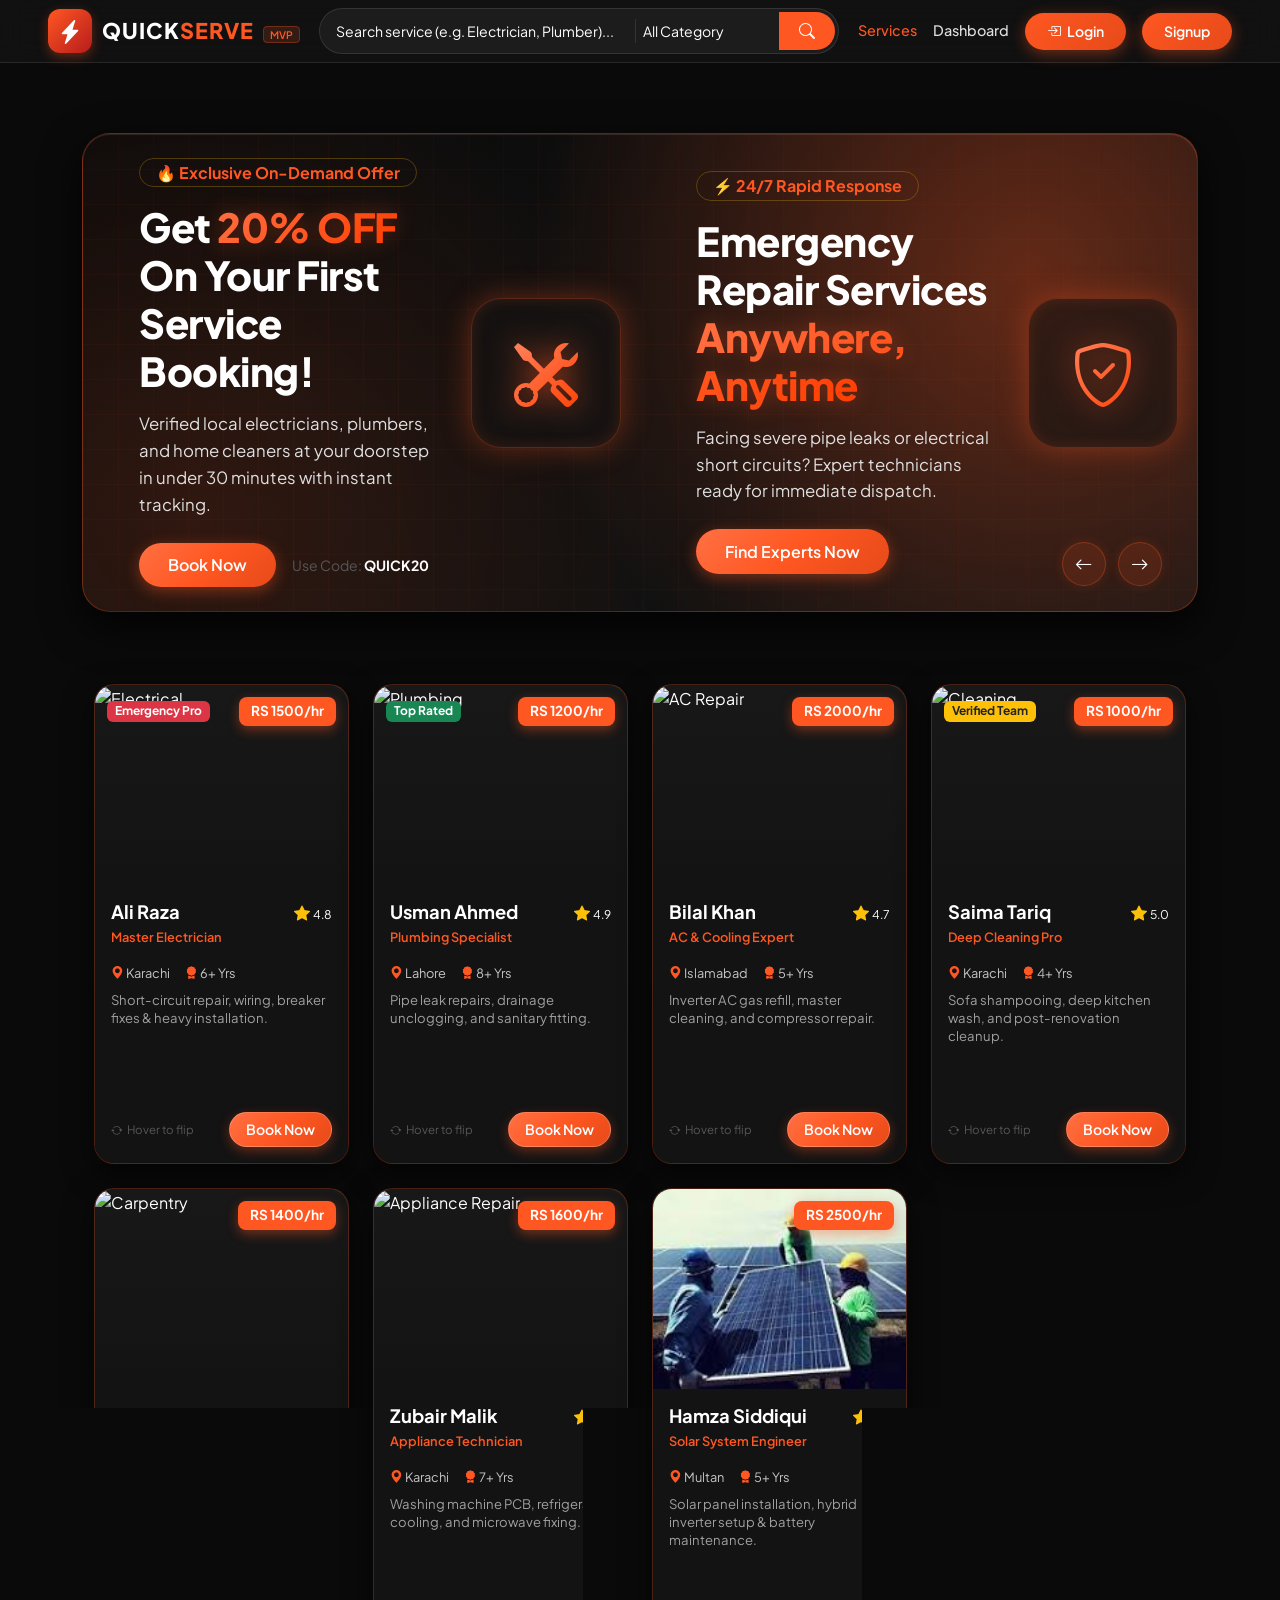
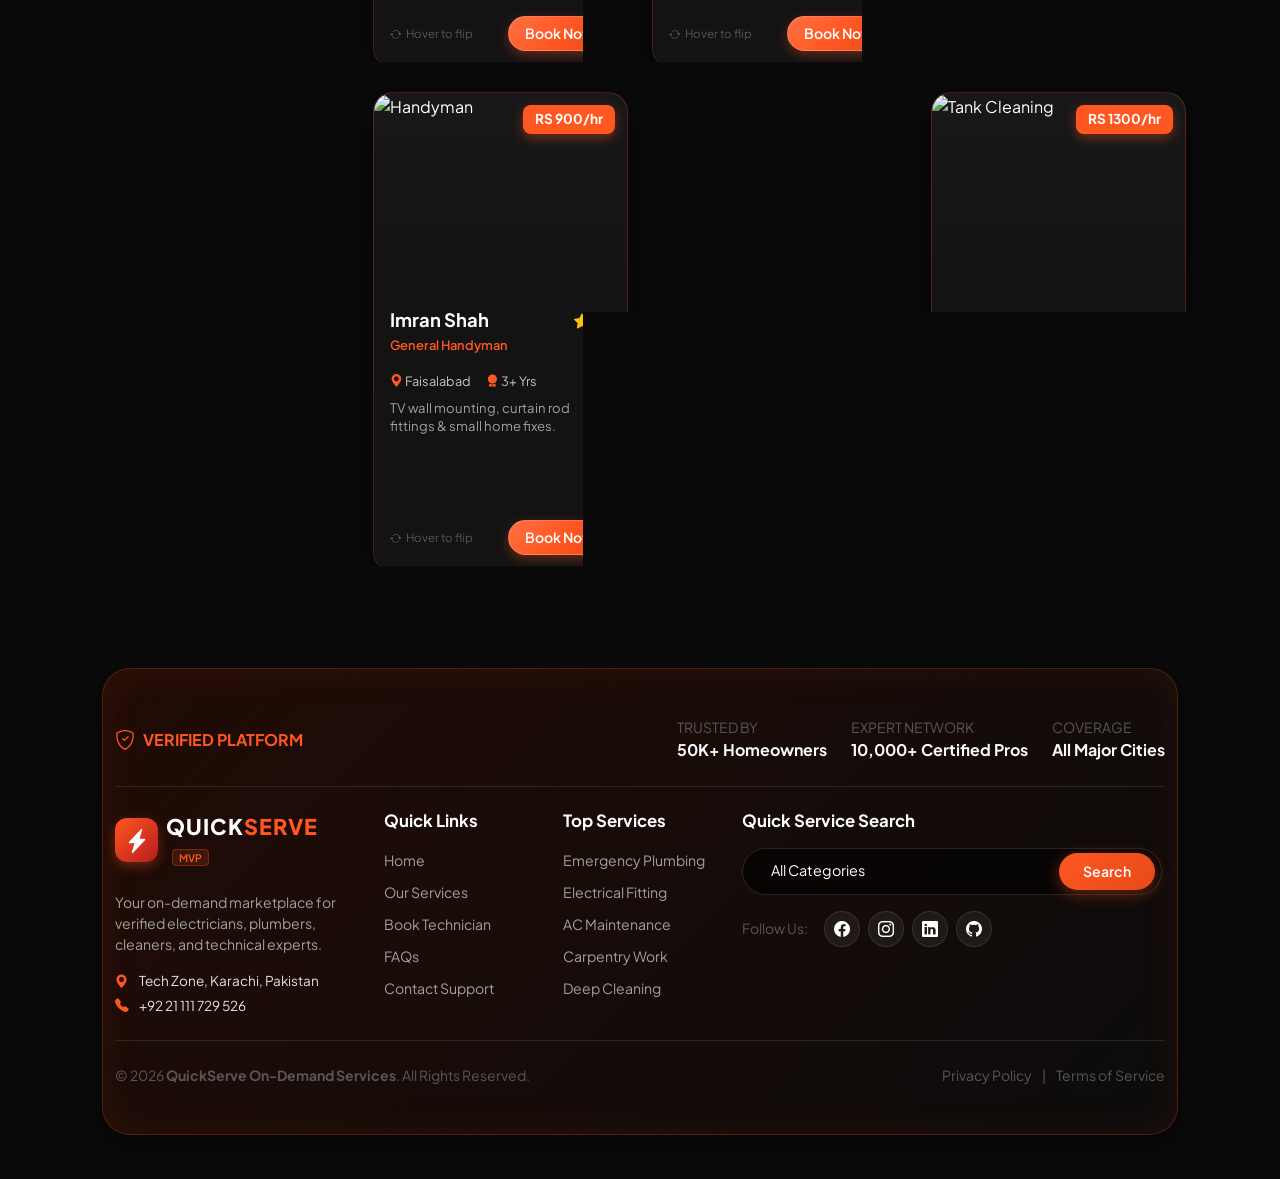
==== commit cec01179: "update" ====
--- a/index.html
+++ b/index.html
@@ -4,22 +4,15 @@
     <meta charset="UTF-8">
     <meta name="viewport" content="width=device-width, initial-scale=1.0">
     <title>QuickServe - On-Demand Services</title>
-    <!-- Bootstrap CSS -->
     <link href="https://cdn.jsdelivr.net/npm/bootstrap@5.3.0/dist/css/bootstrap.min.css" rel="stylesheet">
-    <!-- Bootstrap Icons -->
     <link rel="stylesheet" href="https://cdn.jsdelivr.net/npm/bootstrap-icons@1.11.1/font/bootstrap-icons.css">
-
-    <!-- Custom CSS -->
-     <link rel="stylesheet" href="./auth.css">
+    <link rel="stylesheet" href="./auth.css">
     <link rel="stylesheet" href="style.css">
 </head>
 <body>
 
-    <!-- Header Navigation -->
     <nav class="navbar navbar-expand-lg fixed-top quickserve-navbar py-2">
       <div class="container-fluid px-md-5 d-flex align-items-center justify-content-between">
-        
-        <!-- Logo -->
         <a href="./index.html" class="brand-logo-container order-1">
           <div class="brand-icon-box">
             <i class="bi bi-lightning-charge-fill text-white fs-4"></i>
@@ -30,13 +23,10 @@
           </div>
         </a>
 
-        <!-- Search & Filter -->
         <div class="mx-auto order-2 header-center-search my-2 my-lg-0" style="width: 44%; min-width: 320px;">
           <div class="input-group search-container">
             <input type="text" id="searchBar" class="form-control ps-3" placeholder="Search service (e.g. Electrician, Plumber)...">
-            
             <div class="search-divider d-none d-sm-block"></div>
-            
             <select id="categoryFilter" class="form-select px-2 d-none d-sm-block" style="max-width: 145px;">
               <option value="all">All Category</option>
               <option value="plumbing">Plumbing</option>
@@ -44,36 +34,27 @@
               <option value="cleaning">Cleaning</option>
               <option value="carpenter">Carpenter</option>
             </select>
-            
             <button class="btn btn-search-trigger" type="button" id="searchBtn">
               <i class="bi bi-search"></i>
             </button>
           </div>
         </div>
 
-        <!-- Right Controls -->
         <div class="d-flex align-items-center order-3 header-right-side gap-3">
             <a href="#services" class="nav-link-custom active d-none d-xl-inline">Services</a>
-          <a href="#" id="dashboardNavBtn" class="nav-link-custom d-none d-md-inline">Dashboard</a>
-         
-<a href="./login.html" class="btn btn-orange-pill text-decoration-none" id="authBtn">
-  <i class="bi bi-box-arrow-in-right me-1"></i> Login
-</a>
-<a href="./signup.html" class="btn btn-orange-pill text-decoration-none" id="signupBtn">
-  Signup
-</a>
-
+          <a href="./customer-dashboard.html" id="dashboardNavBtn" class="nav-link-custom d-none d-md-inline">Dashboard</a>
+          <a href="./login.html" class="btn btn-orange-pill text-decoration-none" id="authBtn">
+            <i class="bi bi-box-arrow-in-right me-1"></i> Login
+          </a>
+          <a href="./signup.html" class="btn btn-orange-pill text-decoration-none" id="signupBtn">
+            Signup
+          </a>
       </div>
     </nav>
 
-    <!-- Main Container -->
     <main class="container py-4" id="app">
-        
-<!-- ///slider start -->
-<!-- HIGH-FI HERO SLIDER -->
+
 <div class="hero-slider-wrapper my-4">
-  
-  <!-- Slide 1 -->
   <div class="hero-slide">
     <div class="row align-items-center h-100 px-4 px-md-5 py-4">
       <div class="col-lg-8 slide-content ms-md-2">
@@ -99,7 +80,6 @@
     </div>
   </div>
 
-  <!-- Slide 2 -->
   <div class="hero-slide">
     <div class="row align-items-center h-100 px-4 px-md-5 py-4">
       <div class="col-lg-8 slide-content ms-md-2">
@@ -124,7 +104,6 @@
     </div>
   </div>
 
-  <!-- Slider Navigation Controls -->
   <div class="slider-controls">
     <button class="slider-btn" id="prevSlide" type="button" aria-label="Previous Slide">
       <i class="bi bi-arrow-left"></i>
@@ -133,33 +112,12 @@
       <i class="bi bi-arrow-right"></i>
     </button>
   </div>
-
 </div>
 
-<!-- slider end -->
-
-
-
-
-
-
-
-
-
-
-
-
-
-
-
-
-<!-- cards start -->
-
-
 <div class="container py-5" id="services">
-  <div class="row g-4" id="providers-container" id="services">
-
-    <!-- 1. Electrical Pro -->
+  <div class="row g-4" id="providers-container">
+
+    <!-- Card 1: Ali Raza -->
     <div class="col-xl-3 col-lg-4 col-md-6 d-flex justify-content-center">
       <div class="qs-flip-card">
         <div class="qs-card-inner">
@@ -184,7 +142,10 @@
               <p class="qs-short-desc">Short-circuit repair, wiring, breaker fixes & heavy installation.</p>
               <div class="qs-card-footer mt-auto pt-2 d-flex justify-content-between align-items-center">
                 <span class="qs-hover-hint text-muted"><i class="bi bi-arrow-repeat me-1"></i>Hover to flip</span>
-                <button type="button" class="btn btn-orange-pill btn-sm">View Profile</button>
+                <button type="button" class="btn btn-orange-pill btn-sm qs-book-btn"
+                  data-name="Ali Raza" data-category="Master Electrician" data-price="RS 1500/hr"
+                  data-location="Karachi" data-exp="6+ Yrs"
+                  data-avatar="https://images.unsplash.com/photo-1560250097-0b93528c311a?q=80&w=300&auto=format&fit=crop">Book Now</button>
               </div>
             </div>
           </div>
@@ -200,14 +161,17 @@
                 <li><i class="bi bi-check-circle-fill text-orange me-2"></i>Licensed & Verified</li>
                 <li><i class="bi bi-check-circle-fill text-orange me-2"></i>99% Success Rate</li>
               </ul>
-              <button type="button" class="btn btn-orange-pill w-100 py-2 shadow-orange">Book Service</button>
-            </div>
-          </div>
-        </div>
-      </div>
-    </div>
-
-    <!-- 2. Plumbing Specialist -->
+              <button type="button" class="btn btn-orange-pill w-100 py-2 shadow-orange qs-book-btn"
+                data-name="Ali Raza" data-category="Master Electrician" data-price="RS 1500/hr"
+                data-location="Karachi" data-exp="6+ Yrs"
+                data-avatar="https://images.unsplash.com/photo-1560250097-0b93528c311a?q=80&w=300&auto=format&fit=crop">Book Service</button>
+            </div>
+          </div>
+        </div>
+      </div>
+    </div>
+
+    <!-- Card 2: Usman Ahmed -->
     <div class="col-xl-3 col-lg-4 col-md-6 d-flex justify-content-center">
       <div class="qs-flip-card">
         <div class="qs-card-inner">
@@ -232,7 +196,10 @@
               <p class="qs-short-desc">Pipe leak repairs, drainage unclogging, and sanitary fitting.</p>
               <div class="qs-card-footer mt-auto pt-2 d-flex justify-content-between align-items-center">
                 <span class="qs-hover-hint text-muted"><i class="bi bi-arrow-repeat me-1"></i>Hover to flip</span>
-                <button type="button" class="btn btn-orange-pill btn-sm">View Profile</button>
+                <button type="button" class="btn btn-orange-pill btn-sm qs-book-btn"
+                  data-name="Usman Ahmed" data-category="Plumbing Specialist" data-price="RS 1200/hr"
+                  data-location="Lahore" data-exp="8+ Yrs"
+                  data-avatar="https://images.unsplash.com/photo-1534528741775-53994a69daeb?q=80&w=300&auto=format&fit=crop">Book Now</button>
               </div>
             </div>
           </div>
@@ -248,14 +215,17 @@
                 <li><i class="bi bi-check-circle-fill text-orange me-2"></i>Hydro-Jetting Expert</li>
                 <li><i class="bi bi-check-circle-fill text-orange me-2"></i>Same Day Booking</li>
               </ul>
-              <button type="button" class="btn btn-orange-pill w-100 py-2 shadow-orange">Book Service</button>
-            </div>
-          </div>
-        </div>
-      </div>
-    </div>
-
-    <!-- 3. AC Expert -->
+              <button type="button" class="btn btn-orange-pill w-100 py-2 shadow-orange qs-book-btn"
+                data-name="Usman Ahmed" data-category="Plumbing Specialist" data-price="RS 1200/hr"
+                data-location="Lahore" data-exp="8+ Yrs"
+                data-avatar="https://images.unsplash.com/photo-1534528741775-53994a69daeb?q=80&w=300&auto=format&fit=crop">Book Service</button>
+            </div>
+          </div>
+        </div>
+      </div>
+    </div>
+
+    <!-- Card 3: Bilal Khan -->
     <div class="col-xl-3 col-lg-4 col-md-6 d-flex justify-content-center">
       <div class="qs-flip-card">
         <div class="qs-card-inner">
@@ -279,7 +249,10 @@
               <p class="qs-short-desc">Inverter AC gas refill, master cleaning, and compressor repair.</p>
               <div class="qs-card-footer mt-auto pt-2 d-flex justify-content-between align-items-center">
                 <span class="qs-hover-hint text-muted"><i class="bi bi-arrow-repeat me-1"></i>Hover to flip</span>
-                <button type="button" class="btn btn-orange-pill btn-sm">View Profile</button>
+                <button type="button" class="btn btn-orange-pill btn-sm qs-book-btn"
+                  data-name="Bilal Khan" data-category="AC & Cooling Expert" data-price="RS 2000/hr"
+                  data-location="Islamabad" data-exp="5+ Yrs"
+                  data-avatar="https://images.unsplash.com/photo-1507003211169-0a1dd7228f2d?q=80&w=300&auto=format&fit=crop">Book Now</button>
               </div>
             </div>
           </div>
@@ -295,14 +268,17 @@
                 <li><i class="bi bi-check-circle-fill text-orange me-2"></i>Inverter Technology Pro</li>
                 <li><i class="bi bi-check-circle-fill text-orange me-2"></i>90 Days Gas Warranty</li>
               </ul>
-              <button type="button" class="btn btn-orange-pill w-100 py-2 shadow-orange">Book Service</button>
-            </div>
-          </div>
-        </div>
-      </div>
-    </div>
-
-    <!-- 4. Home Cleaning -->
+              <button type="button" class="btn btn-orange-pill w-100 py-2 shadow-orange qs-book-btn"
+                data-name="Bilal Khan" data-category="AC & Cooling Expert" data-price="RS 2000/hr"
+                data-location="Islamabad" data-exp="5+ Yrs"
+                data-avatar="https://images.unsplash.com/photo-1507003211169-0a1dd7228f2d?q=80&w=300&auto=format&fit=crop">Book Service</button>
+            </div>
+          </div>
+        </div>
+      </div>
+    </div>
+
+    <!-- Card 4: Saima Tariq -->
     <div class="col-xl-3 col-lg-4 col-md-6 d-flex justify-content-center">
       <div class="qs-flip-card">
         <div class="qs-card-inner">
@@ -327,7 +303,10 @@
               <p class="qs-short-desc">Sofa shampooing, deep kitchen wash, and post-renovation cleanup.</p>
               <div class="qs-card-footer mt-auto pt-2 d-flex justify-content-between align-items-center">
                 <span class="qs-hover-hint text-muted"><i class="bi bi-arrow-repeat me-1"></i>Hover to flip</span>
-                <button type="button" class="btn btn-orange-pill btn-sm">View Profile</button>
+                <button type="button" class="btn btn-orange-pill btn-sm qs-book-btn"
+                  data-name="Saima Tariq" data-category="Deep Cleaning Pro" data-price="RS 1000/hr"
+                  data-location="Karachi" data-exp="4+ Yrs"
+                  data-avatar="https://images.unsplash.com/photo-1573496359142-b8d87734a5a2?q=80&w=300&auto=format&fit=crop">Book Now</button>
               </div>
             </div>
           </div>
@@ -343,16 +322,17 @@
                 <li><i class="bi bi-check-circle-fill text-orange me-2"></i>Eco-friendly Products</li>
                 <li><i class="bi bi-check-circle-fill text-orange me-2"></i>Background Checked</li>
               </ul>
-              
-              <button type="button" onclick="localStorage.setItem('qs_selected_provider', JSON.stringify({name:'Saima Tariq', category:'Deep Cleaning Pro', price:'RS 1000/hr', location:'Karachi', exp:'4+ Yrs', avatar:'https://images.unsplash.com/photo-1573496359142-b8d87734a5a2?q=80&w=300&auto=format&fit=crop'})); window.location.href='bookservice.html';" class="btn btn-orange-pill w-100 py-2 shadow-orange">Book Service</button>
-              
-            </div>
-          </div>
-        </div>
-      </div>
-    </div>
-
-    <!-- 5. Carpenter -->
+              <button type="button" class="btn btn-orange-pill w-100 py-2 shadow-orange qs-book-btn"
+                data-name="Saima Tariq" data-category="Deep Cleaning Pro" data-price="RS 1000/hr"
+                data-location="Karachi" data-exp="4+ Yrs"
+                data-avatar="https://images.unsplash.com/photo-1573496359142-b8d87734a5a2?q=80&w=300&auto=format&fit=crop">Book Service</button>
+            </div>
+          </div>
+        </div>
+      </div>
+    </div>
+
+    <!-- Card 5: Tariq Mahmood -->
     <div class="col-xl-3 col-lg-4 col-md-6 d-flex justify-content-center">
       <div class="qs-flip-card">
         <div class="qs-card-inner">
@@ -376,7 +356,10 @@
               <p class="qs-short-desc">Custom furniture polish, door locks fixing & wardrobe assembly.</p>
               <div class="qs-card-footer mt-auto pt-2 d-flex justify-content-between align-items-center">
                 <span class="qs-hover-hint text-muted"><i class="bi bi-arrow-repeat me-1"></i>Hover to flip</span>
-                <button type="button" class="btn btn-orange-pill btn-sm">View Profile</button>
+                <button type="button" class="btn btn-orange-pill btn-sm qs-book-btn"
+                  data-name="Tariq Mahmood" data-category="Master Carpenter" data-price="RS 1400/hr"
+                  data-location="Rawalpindi" data-exp="10+ Yrs"
+                  data-avatar="https://images.unsplash.com/photo-1500648767791-00dcc994a43e?q=80&w=300&auto=format&fit=crop">Book Now</button>
               </div>
             </div>
           </div>
@@ -392,14 +375,17 @@
                 <li><i class="bi bi-check-circle-fill text-orange me-2"></i>Precision Tools</li>
                 <li><i class="bi bi-check-circle-fill text-orange me-2"></i>Modular Fitting Pro</li>
               </ul>
-              <button type="button" onclick="localStorage.setItem('qs_selected_provider', JSON.stringify({name:'Tariq Mahmood', category:'Master Carpenter', price:'RS 1400/hr', location:'Rawalpindi', exp:'10+ Yrs', avatar:'https://images.unsplash.com/photo-1500648767791-00dcc994a43e?q=80&w=300&auto=format&fit=crop'})); window.location.href='bookservice.html';" class="btn btn-orange-pill w-100 py-2 shadow-orange">Book Service</button>
-            </div>
-          </div>
-        </div>
-      </div>
-    </div>
-
-    <!-- 6. Appliance Repair -->
+              <button type="button" class="btn btn-orange-pill w-100 py-2 shadow-orange qs-book-btn"
+                data-name="Tariq Mahmood" data-category="Master Carpenter" data-price="RS 1400/hr"
+                data-location="Rawalpindi" data-exp="10+ Yrs"
+                data-avatar="https://images.unsplash.com/photo-1500648767791-00dcc994a43e?q=80&w=300&auto=format&fit=crop">Book Service</button>
+            </div>
+          </div>
+        </div>
+      </div>
+    </div>
+
+    <!-- Card 6: Zubair Malik -->
     <div class="col-xl-3 col-lg-4 col-md-6 d-flex justify-content-center">
       <div class="qs-flip-card">
         <div class="qs-card-inner">
@@ -424,7 +410,11 @@
               <p class="qs-short-desc">Washing machine PCB, refrigerator cooling, and microwave fixing.</p>
               <div class="qs-card-footer mt-auto pt-2 d-flex justify-content-between align-items-center">
                 <span class="qs-hover-hint text-muted"><i class="bi bi-arrow-repeat me-1"></i>Hover to flip</span>
-<button type="button" onclick="localStorage.setItem('qs_selected_provider', JSON.stringify({name:'Zubair Malik', category:'Appliance Technician', price:'RS 1600/hr', location:'Karachi', exp:'7+ Yrs', avatar:'https://images.unsplash.com/photo-1472099645785-5658abf4ff4e?q=80&w=300&auto=format&fit=crop'})); window.location.href='bookservice.html';" class="btn btn-orange-pill w-100 py-2 shadow-orange">Book Service</button>              </div>
+                <button type="button" class="btn btn-orange-pill btn-sm qs-book-btn"
+                  data-name="Zubair Malik" data-category="Appliance Technician" data-price="RS 1600/hr"
+                  data-location="Karachi" data-exp="7+ Yrs"
+                  data-avatar="https://images.unsplash.com/photo-1472099645785-5658abf4ff4e?q=80&w=300&auto=format&fit=crop">Book Now</button>
+              </div>
             </div>
           </div>
           <div class="qs-card-back">
@@ -439,14 +429,17 @@
                 <li><i class="bi bi-check-circle-fill text-orange me-2"></i>Original Spare Parts</li>
                 <li><i class="bi bi-check-circle-fill text-orange me-2"></i>Quick On-site Repair</li>
               </ul>
-              <button type="button" class="btn btn-orange-pill w-100 py-2 shadow-orange">Book Service</button>
-            </div>
-          </div>
-        </div>
-      </div>
-    </div>
-
-    <!-- 7. Solar & UPS Specialist -->
+              <button type="button" class="btn btn-orange-pill w-100 py-2 shadow-orange qs-book-btn"
+                data-name="Zubair Malik" data-category="Appliance Technician" data-price="RS 1600/hr"
+                data-location="Karachi" data-exp="7+ Yrs"
+                data-avatar="https://images.unsplash.com/photo-1472099645785-5658abf4ff4e?q=80&w=300&auto=format&fit=crop">Book Service</button>
+            </div>
+          </div>
+        </div>
+      </div>
+    </div>
+
+    <!-- Card 7: Hamza Siddiqui -->
     <div class="col-xl-3 col-lg-4 col-md-6 d-flex justify-content-center">
       <div class="qs-flip-card">
         <div class="qs-card-inner">
@@ -470,7 +463,10 @@
               <p class="qs-short-desc">Solar panel installation, hybrid inverter setup & battery maintenance.</p>
               <div class="qs-card-footer mt-auto pt-2 d-flex justify-content-between align-items-center">
                 <span class="qs-hover-hint text-muted"><i class="bi bi-arrow-repeat me-1"></i>Hover to flip</span>
-                <button type="button" class="btn btn-orange-pill btn-sm">View Profile</button>
+                <button type="button" class="btn btn-orange-pill btn-sm qs-book-btn"
+                  data-name="Hamza Siddiqui" data-category="Solar System Engineer" data-price="RS 2500/hr"
+                  data-location="Multan" data-exp="5+ Yrs"
+                  data-avatar="https://images.unsplash.com/photo-1519085360753-af0119f7cbe7?q=80&w=300&auto=format&fit=crop">Book Now</button>
               </div>
             </div>
           </div>
@@ -486,13 +482,17 @@
                 <li><i class="bi bi-check-circle-fill text-orange me-2"></i>Net Metering Certified</li>
                 <li><i class="bi bi-check-circle-fill text-orange me-2"></i>Free Solar Audit</li>
               </ul>
-       <button type="button" onclick="localStorage.setItem('qs_selected_provider', JSON.stringify({name:'Hamza Siddiqui', category:'Solar System Engineer', price:'RS 2500/hr', location:'Multan', exp:'5+ Yrs', avatar:'https://images.unsplash.com/photo-1519085360753-af0119f7cbe7?q=80&w=300&auto=format&fit=crop'})); window.location.href='bookservice.html';" class="btn btn-orange-pill w-100 py-2 shadow-orange">Book Service</button>     </div>
-          </div>
-        </div>
-      </div>
-    </div>
-
-    <!-- 8. Commercial Painter -->
+              <button type="button" class="btn btn-orange-pill w-100 py-2 shadow-orange qs-book-btn"
+                data-name="Hamza Siddiqui" data-category="Solar System Engineer" data-price="RS 2500/hr"
+                data-location="Multan" data-exp="5+ Yrs"
+                data-avatar="https://images.unsplash.com/photo-1519085360753-af0119f7cbe7?q=80&w=300&auto=format&fit=crop">Book Service</button>
+            </div>
+          </div>
+        </div>
+      </div>
+    </div>
+
+    <!-- Card 8: Rashid Javed -->
     <div class="col-xl-3 col-lg-4 col-md-6 d-flex justify-content-center">
       <div class="qs-flip-card">
         <div class="qs-card-inner">
@@ -516,7 +516,11 @@
               <p class="qs-short-desc">Wall texture paint, dampness protection treatment & polishing.</p>
               <div class="qs-card-footer mt-auto pt-2 d-flex justify-content-between align-items-center">
                 <span class="qs-hover-hint text-muted"><i class="bi bi-arrow-repeat me-1"></i>Hover to flip</span>
-<button type="button" onclick="localStorage.setItem('qs_selected_provider', JSON.stringify({name:'Rashid Javed', category:'Interior Painter', price:'RS 1100/hr', location:'Peshawar', exp:'9+ Yrs', avatar:'https://images.unsplash.com/photo-1506794778202-cad84cf45f1d?q=80&w=300&auto=format&fit=crop'})); window.location.href='bookservice.html';" class="btn btn-orange-pill w-100 py-2 shadow-orange">Book Service</button>              </div>
+                <button type="button" class="btn btn-orange-pill btn-sm qs-book-btn"
+                  data-name="Rashid Javed" data-category="Interior Painter" data-price="RS 1100/hr"
+                  data-location="Peshawar" data-exp="9+ Yrs"
+                  data-avatar="https://images.unsplash.com/photo-1506794778202-cad84cf45f1d?q=80&w=300&auto=format&fit=crop">Book Now</button>
+              </div>
             </div>
           </div>
           <div class="qs-card-back">
@@ -531,14 +535,17 @@
                 <li><i class="bi bi-check-circle-fill text-orange me-2"></i>Dust-Free Painting</li>
                 <li><i class="bi bi-check-circle-fill text-orange me-2"></i>Waterproofing Guarantee</li>
               </ul>
-              <button type="button" class="btn btn-orange-pill w-100 py-2 shadow-orange">Book Service</button>
-            </div>
-          </div>
-        </div>
-      </div>
-    </div>
-
-    <!-- 9. CCTV Security Expert -->
+              <button type="button" class="btn btn-orange-pill w-100 py-2 shadow-orange qs-book-btn"
+                data-name="Rashid Javed" data-category="Interior Painter" data-price="RS 1100/hr"
+                data-location="Peshawar" data-exp="9+ Yrs"
+                data-avatar="https://images.unsplash.com/photo-1506794778202-cad84cf45f1d?q=80&w=300&auto=format&fit=crop">Book Service</button>
+            </div>
+          </div>
+        </div>
+      </div>
+    </div>
+
+    <!-- Card 9: Fahad Sheikh -->
     <div class="col-xl-3 col-lg-4 col-md-6 d-flex justify-content-center">
       <div class="qs-flip-card">
         <div class="qs-card-inner">
@@ -563,7 +570,10 @@
               <p class="qs-short-desc">IP camera installation, DVR networking & mobile view setup.</p>
               <div class="qs-card-footer mt-auto pt-2 d-flex justify-content-between align-items-center">
                 <span class="qs-hover-hint text-muted"><i class="bi bi-arrow-repeat me-1"></i>Hover to flip</span>
-                <button type="button" class="btn btn-orange-pill btn-sm">View Profile</button>
+                <button type="button" class="btn btn-orange-pill btn-sm qs-book-btn"
+                  data-name="Fahad Sheikh" data-category="CCTV Security Technician" data-price="RS 1800/hr"
+                  data-location="Karachi" data-exp="6+ Yrs"
+                  data-avatar="https://images.unsplash.com/photo-1522075469751-3a6694fb2f61?q=80&w=300&auto=format&fit=crop">Book Now</button>
               </div>
             </div>
           </div>
@@ -579,15 +589,17 @@
                 <li><i class="bi bi-check-circle-fill text-orange me-2"></i>Hikvision & Dahua Certified</li>
                 <li><i class="bi bi-check-circle-fill text-orange me-2"></i>Remote App Access Setup</li>
               </ul>
-              <button type="button" 
-              onclick="handleBookClick('Fahad Sheikh', 'CCTV Security Technician', 'RS 1800/hr', 'Karachi', '6+ Yrs', 'https://images.unsplash.com/photo-1522075469751-3a6694fb2f61?q=80&w=300&auto=format&fit=crop')"class="btn btn-orange-pill w-100 py-2 shadow-orange">Book Service</button>
-            </div>
-          </div>
-        </div>
-      </div>
-    </div>
-
-    <!-- 10. Handyman & Repairs -->
+              <button type="button" class="btn btn-orange-pill w-100 py-2 shadow-orange qs-book-btn"
+                data-name="Fahad Sheikh" data-category="CCTV Security Technician" data-price="RS 1800/hr"
+                data-location="Karachi" data-exp="6+ Yrs"
+                data-avatar="https://images.unsplash.com/photo-1522075469751-3a6694fb2f61?q=80&w=300&auto=format&fit=crop">Book Service</button>
+            </div>
+          </div>
+        </div>
+      </div>
+    </div>
+
+    <!-- Card 10: Imran Shah -->
     <div class="col-xl-3 col-lg-4 col-md-6 d-flex justify-content-center">
       <div class="qs-flip-card">
         <div class="qs-card-inner">
@@ -611,7 +623,10 @@
               <p class="qs-short-desc">TV wall mounting, curtain rod fittings & small home fixes.</p>
               <div class="qs-card-footer mt-auto pt-2 d-flex justify-content-between align-items-center">
                 <span class="qs-hover-hint text-muted"><i class="bi bi-arrow-repeat me-1"></i>Hover to flip</span>
-                <button type="button" class="btn btn-orange-pill btn-sm">View Profile</button>
+                <button type="button" class="btn btn-orange-pill btn-sm qs-book-btn"
+                  data-name="Imran Shah" data-category="General Handyman" data-price="RS 900/hr"
+                  data-location="Faisalabad" data-exp="3+ Yrs"
+                  data-avatar="https://images.unsplash.com/photo-1539571696357-5a69c17a67c6?q=80&w=300&auto=format&fit=crop">Book Now</button>
               </div>
             </div>
           </div>
@@ -627,16 +642,17 @@
                 <li><i class="bi bi-check-circle-fill text-orange me-2"></i>All-in-One Equipment</li>
                 <li><i class="bi bi-check-circle-fill text-orange me-2"></i>Quick Hourly Billing</li>
               </ul>
-              <button type="button" 
-              onclick="handleBookClick('Imran Shah', 'General Handyman', 'RS 900/hr', 'Faisalabad', '3+ Yrs', 'https://images.unsplash.com/photo-1539571696357-5a69c17a67c6?q=80&w=300&auto=format&fit=crop')"
-              class="btn btn-orange-pill w-100 py-2 shadow-orange">Book Service</button>
-            </div>
-          </div>
-        </div>
-      </div>
-    </div>
-
-    <!-- 11. Generator Technician -->
+              <button type="button" class="btn btn-orange-pill w-100 py-2 shadow-orange qs-book-btn"
+                data-name="Imran Shah" data-category="General Handyman" data-price="RS 900/hr"
+                data-location="Faisalabad" data-exp="3+ Yrs"
+                data-avatar="https://images.unsplash.com/photo-1539571696357-5a69c17a67c6?q=80&w=300&auto=format&fit=crop">Book Service</button>
+            </div>
+          </div>
+        </div>
+      </div>
+    </div>
+
+    <!-- Card 11: Nabeel Baig -->
     <div class="col-xl-3 col-lg-4 col-md-6 d-flex justify-content-center">
       <div class="qs-flip-card">
         <div class="qs-card-inner">
@@ -661,7 +677,10 @@
               <p class="qs-short-desc">Gas & Diesel generator servicing, ATS panel repair & tuning.</p>
               <div class="qs-card-footer mt-auto pt-2 d-flex justify-content-between align-items-center">
                 <span class="qs-hover-hint text-muted"><i class="bi bi-arrow-repeat me-1"></i>Hover to flip</span>
-                <button type="button" class="btn btn-orange-pill btn-sm">View Profile</button>
+                <button type="button" class="btn btn-orange-pill btn-sm qs-book-btn"
+                  data-name="Nabeel Baig" data-category="Generator Engineer" data-price="RS 2200/hr"
+                  data-location="Hyderabad" data-exp="8+ Yrs"
+                  data-avatar="https://images.unsplash.com/photo-1501196354995-cbb51c65aaea?q=80&w=300&auto=format&fit=crop">Book Now</button>
               </div>
             </div>
           </div>
@@ -677,16 +696,17 @@
                 <li><i class="bi bi-check-circle-fill text-orange me-2"></i>ATS Switch Conversion</li>
                 <li><i class="bi bi-check-circle-fill text-orange me-2"></i>Emergency Callout</li>
               </ul>
-              <button type="button" 
-              onclick="handleBookClick('Nabeel Baig', 'Generator Engineer', 'RS 2200/hr', 'Hyderabad', '8+ Yrs', 'https://images.unsplash.com/photo-1501196354995-cbb51c65aaea?q=80&w=300&auto=format&fit=crop')"
-              class="btn btn-orange-pill w-100 py-2 shadow-orange">Book Service</button>
-            </div>
-          </div>
-        </div>
-      </div>
-    </div>
-
-    <!-- 12. Water Tank Sanitization -->
+              <button type="button" class="btn btn-orange-pill w-100 py-2 shadow-orange qs-book-btn"
+                data-name="Nabeel Baig" data-category="Generator Engineer" data-price="RS 2200/hr"
+                data-location="Hyderabad" data-exp="8+ Yrs"
+                data-avatar="https://images.unsplash.com/photo-1501196354995-cbb51c65aaea?q=80&w=300&auto=format&fit=crop">Book Service</button>
+            </div>
+          </div>
+        </div>
+      </div>
+    </div>
+
+    <!-- Card 12: Kashif Ali -->
     <div class="col-xl-3 col-lg-4 col-md-6 d-flex justify-content-center">
       <div class="qs-flip-card">
         <div class="qs-card-inner">
@@ -710,7 +730,10 @@
               <p class="qs-short-desc">Underground & overhead tank chemical washing & anti-bacterial spray.</p>
               <div class="qs-card-footer mt-auto pt-2 d-flex justify-content-between align-items-center">
                 <span class="qs-hover-hint text-muted"><i class="bi bi-arrow-repeat me-1"></i>Hover to flip</span>
-                <button type="button" class="btn btn-orange-pill btn-sm">View Profile</button>
+                <button type="button" class="btn btn-orange-pill btn-sm qs-book-btn"
+                  data-name="Kashif Ali" data-category="Water Tank Cleaner" data-price="RS 1300/hr"
+                  data-location="Karachi" data-exp="5+ Yrs"
+                  data-avatar="https://images.unsplash.com/photo-1522529599102-193c0d76b5b6?q=80&w=300&auto=format&fit=crop">Book Now</button>
               </div>
             </div>
           </div>
@@ -726,9 +749,10 @@
                 <li><i class="bi bi-check-circle-fill text-orange me-2"></i>High Pressure Cleaning</li>
                 <li><i class="bi bi-check-circle-fill text-orange me-2"></i>Safe Chlorine Treatment</li>
               </ul>
-              <button type="button"
-              onclick="handleBookClick('Kashif Ali', 'Water Tank Cleaner', 'RS 1300/hr', 'Karachi', '5+ Yrs', 'https://images.unsplash.com/photo-1522529599102-193c0d76b5b6?q=80&w=300&auto=format&fit=crop')"
-               class="btn btn-orange-pill w-100 py-2 shadow-orange">Book Service</button>
+              <button type="button" class="btn btn-orange-pill w-100 py-2 shadow-orange qs-book-btn"
+                data-name="Kashif Ali" data-category="Water Tank Cleaner" data-price="RS 1300/hr"
+                data-location="Karachi" data-exp="5+ Yrs"
+                data-avatar="https://images.unsplash.com/photo-1522529599102-193c0d76b5b6?q=80&w=300&auto=format&fit=crop">Book Service</button>
             </div>
           </div>
         </div>
@@ -738,23 +762,8 @@
   </div>
 </div>
 
-
-
-
-
-<!-- card end -->
-
-
-
-
-
-<!-- footer -->
-
-<!-- SITE FOOTER WITH HERO SLIDER THEME BACKGROUND -->
 <footer class="site-footer mt-5">
   <div class="container py-5">
-    
-    <!-- TOP STAKEHOLDERS STRIP -->
     <div class="stakeholders-strip pb-4 mb-4 border-bottom border-secondary border-opacity-25 d-flex flex-wrap align-items-center justify-content-between gap-3">
       <div class="stakeholder-badge text-orange fw-bold d-flex align-items-center gap-2">
         <i class="bi bi-shield-check fs-5"></i>
@@ -776,10 +785,7 @@
       </div>
     </div>
 
-    <!-- MAIN FOOTER CONTENT -->
     <div class="row g-4 align-items-start">
-
-      <!-- Col 1: Brand Info -->
       <div class="col-lg-3 col-md-6">
         <a href="./index.html" class="brand-logo-container mb-3 text-decoration-none d-inline-flex align-items-center gap-2">
           <div class="brand-icon-box">
@@ -799,7 +805,6 @@
         </div>
       </div>
 
-      <!-- Col 2: Quick Links -->
       <div class="col-lg-2 col-md-6">
         <h5 class="col-title mb-3">Quick Links</h5>
         <ul class="footer-links list-unstyled m-0">
@@ -811,7 +816,6 @@
         </ul>
       </div>
 
-      <!-- Col 3: Popular Services -->
       <div class="col-lg-2 col-md-6">
         <h5 class="col-title mb-3">Top Services</h5>
         <ul class="footer-links list-unstyled m-0">
@@ -823,11 +827,8 @@
         </ul>
       </div>
 
-      <!-- Col 4: COMPACT FILTER BAR & SOCIALS (AS PER IMAGE 3) -->
       <div class="col-lg-5 col-md-6">
         <h5 class="col-title mb-3">Quick Service Search</h5>
-        
-        <!-- Compact Search & Category Pill -->
         <div class="compact-filter-bar d-flex align-items-center gap-2 mb-3">
           <select class="form-select compact-select">
             <option value="all">All Categories</option>
@@ -840,7 +841,6 @@
             Search
           </button>
         </div>
-
         <div class="footer-socials d-flex gap-2 align-items-center">
           <span class="text-muted small me-2">Follow Us:</span>
           <a href="#" class="social-icon" title="Facebook"><i class="bi bi-facebook"></i></a>
@@ -849,10 +849,8 @@
           <a href="#" class="social-icon" title="GitHub"><i class="bi bi-github"></i></a>
         </div>
       </div>
-
-    </div>
-
-    <!-- FOOTER BOTTOM -->
+    </div>
+
     <div class="footer-bottom pt-4 mt-4 border-top border-secondary border-opacity-25 d-flex flex-wrap justify-content-between align-items-center gap-2">
       <p class="mb-0 text-muted small">&copy; 2026 <strong>QuickServe On-Demand Services</strong>. All Rights Reserved.</p>
       <div class="legal-links small">
@@ -861,25 +859,32 @@
         <a href="#" class="text-muted text-decoration-none">Terms of Service</a>
       </div>
     </div>
-
   </div>
 </footer>
 
-<!-- BACK TO TOP ARROW BUTTON -->
 <button id="backToTopBtn" title="Go to top">
   <i class="bi bi-arrow-up"></i>
 </button>
 
-
     </main>
 
-    <!-- GSAP Library (Animation ke liye Lazmi Hai) -->
     <script src="https://cdnjs.cloudflare.com/ajax/libs/gsap/3.12.2/gsap.min.js"></script>
-    <!-- Bootstrap Bundle JS -->
     <script src="https://cdn.jsdelivr.net/npm/bootstrap@5.3.0/dist/js/bootstrap.bundle.min.js"></script>
-    <!-- Custom JavaScript -->
-     <script type="module" src="./auth-state.js"></script>
-     <script src="./bookservice.js"></script>
+
+    <!--
+      IMPORTANT FIX:
+      - Purani inline "handleBookClick" script yahan se hata di gai hai — wo index.js
+        wali definition ke sath TAKRA (conflict) rahi thi.
+      - "bookservice.js" ko yahan (index.html) load bhi NAHI karna chahiye, kyunke
+        wo file "import ... from ./config.js" use karti hai jo sirf type="module"
+        script mein chalta hai. Yahan normal <script> tag mein load karne se
+        browser console mein "Cannot use import statement outside a module" error
+        aata tha aur booking flow break ho jata tha.
+      - Ab sirf index.js hi booking button ka kaam sambhalta hai (event delegation
+        ke zariye), jo har card ka "Book Now" / "Book Service" button data-* attributes
+        se parhta hai aur us card ki service image bhi automatically utha leta hai.
+    -->
+    <script type="module" src="./auth-state.js"></script>
     <script src="./index.js"></script>
 </body>
 </html>
--- a/auth.css
+++ b/auth.css
@@ -0,0 +1,170 @@
+/* ==========================================================
+   auth.css — Styles for Login / Signup / Auth pages
+   Uses the CSS variables defined in style.css (:root)
+   ========================================================== */
+
+.auth-body {
+  min-height: 100vh;
+  display: flex;
+  align-items: center;
+  justify-content: center;
+  background: var(--bg-dark);
+  padding: 2rem 1rem;
+}
+
+.auth-card {
+  width: 100%;
+  max-width: 420px;
+  background: var(--bg-glass);
+  border: 1px solid var(--glass-border);
+  border-radius: 18px;
+  box-shadow: var(--shadow-dark);
+  padding: 2rem 1.75rem;
+  position: relative;
+}
+
+/* ---- Back to home button ---- */
+.btn-back-home {
+  display: inline-flex;
+  align-items: center;
+  gap: 0.4rem;
+  color: var(--text-body);
+  font-size: 0.85rem;
+  text-decoration: none;
+  margin-bottom: 1rem;
+  transition: color 0.2s ease;
+}
+.btn-back-home:hover {
+  color: var(--brand-orange);
+}
+
+/* ---- Header / brand ---- */
+.auth-header {
+  margin-bottom: 1.5rem;
+}
+.brand-title {
+  color: var(--text-main);
+  font-weight: 800;
+  letter-spacing: 0.03em;
+  text-decoration: none;
+}
+.brand-title span {
+  color: var(--brand-orange);
+}
+
+/* ---- Inputs ---- */
+.auth-input {
+  background: rgba(255, 255, 255, 0.04);
+  border: 1px solid var(--glass-border);
+  color: var(--text-main);
+  border-radius: 10px;
+  padding: 0.65rem 0.9rem;
+}
+.auth-input::placeholder {
+  color: rgba(255, 255, 255, 0.35);
+}
+.auth-input:focus {
+  background: rgba(255, 255, 255, 0.06);
+  border-color: var(--brand-orange);
+  color: var(--text-main);
+  box-shadow: 0 0 0 0.2rem var(--orange-glow-light);
+  outline: none;
+}
+
+/* Firefox / autofill background fix */
+.auth-input:-webkit-autofill {
+  -webkit-box-shadow: 0 0 0px 1000px rgba(255, 255, 255, 0.04) inset;
+  -webkit-text-fill-color: var(--text-main);
+}
+
+select.auth-input option {
+  background: var(--bg-card);
+  color: var(--text-main);
+}
+
+/* ---- Primary CTA button ---- */
+.btn-orange-glow {
+  background: var(--brand-orange);
+  color: #fff;
+  border: none;
+  border-radius: 10px;
+  font-weight: 600;
+  transition: background 0.2s ease, box-shadow 0.2s ease, transform 0.15s ease;
+}
+.btn-orange-glow:hover {
+  background: var(--brand-orange-hover);
+  box-shadow: var(--shadow-glow);
+  color: #fff;
+  transform: translateY(-1px);
+}
+.btn-orange-glow:active {
+  background: var(--brand-orange-dark);
+  transform: translateY(0);
+}
+.btn-orange-glow:disabled {
+  opacity: 0.6;
+  cursor: not-allowed;
+  transform: none;
+  box-shadow: none;
+}
+
+/* ---- Google button ---- */
+.btn-google {
+  background: rgba(255, 255, 255, 0.05);
+  border: 1px solid var(--glass-border);
+  color: var(--text-main);
+  border-radius: 10px;
+  font-weight: 500;
+  transition: background 0.2s ease, border-color 0.2s ease;
+}
+.btn-google:hover {
+  background: rgba(255, 255, 255, 0.09);
+  border-color: rgba(255, 255, 255, 0.25);
+  color: var(--text-main);
+}
+
+/* ---- Divider ("OR") ---- */
+.auth-divider {
+  display: flex;
+  align-items: center;
+  text-align: center;
+  color: var(--text-body);
+  font-size: 0.75rem;
+}
+.auth-divider::before,
+.auth-divider::after {
+  content: '';
+  flex: 1;
+  border-bottom: 1px solid var(--glass-border);
+}
+.auth-divider span {
+  padding: 0 0.75rem;
+}
+
+/* ---- Footer / link back to login or signup ---- */
+.auth-footer {
+  color: var(--text-body);
+}
+.auth-link {
+  color: var(--brand-orange);
+  text-decoration: none;
+  font-weight: 600;
+}
+.auth-link:hover {
+  color: var(--brand-orange-hover);
+  text-decoration: underline;
+}
+
+/* ---- Labels ---- */
+.auth-card .form-label {
+  font-size: 0.85rem;
+  margin-bottom: 0.35rem;
+}
+
+/* ---- Responsive ---- */
+@media (max-width: 480px) {
+  .auth-card {
+    padding: 1.5rem 1.25rem;
+    border-radius: 14px;
+  }
+}
--- a/style.css
+++ b/style.css
@@ -379,6 +379,7 @@
   height: 480px;
   perspective: 1200px;
   font-family: inherit;
+  perspective: 1000px; /* 3D effect ke liye */
   margin: 0 auto;
 }
 
@@ -404,6 +405,10 @@
   overflow: hidden;
   box-shadow: 0 10px 30px rgba(0, 0, 0, 0.6);
 }
+/* Hover par flip hona */
+.qs-flip-card:hover .qs-card-inner {
+  transform: rotateY(180deg);
+}
 
 /* FRONT DESIGN */
 .qs-card-front {
